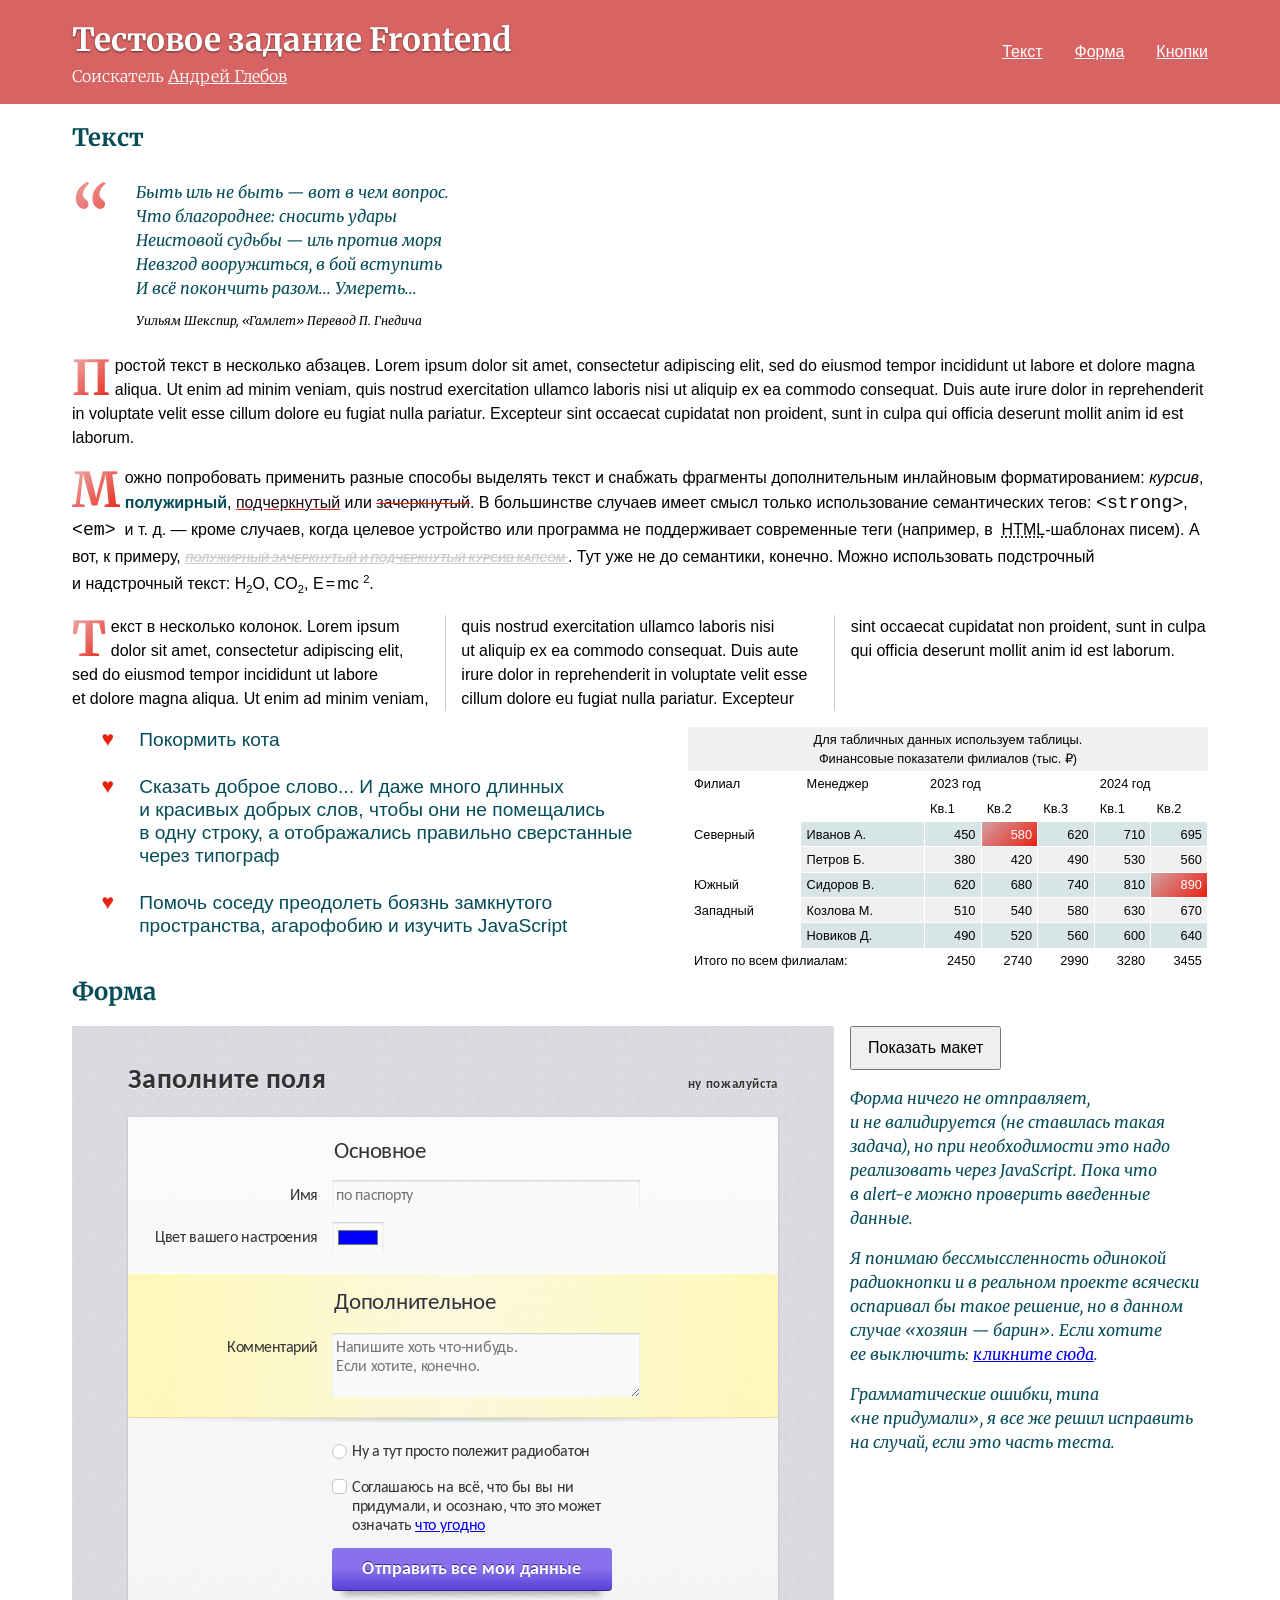
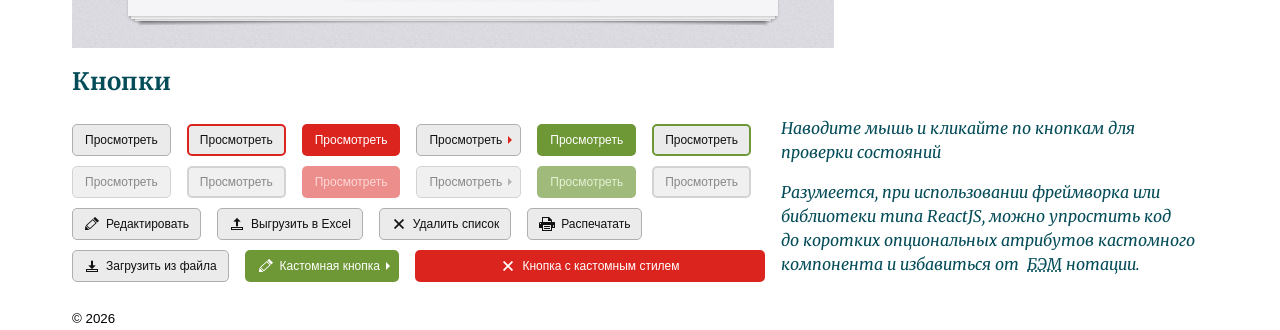
==== index.html @ 1562cdf7 "Первый коммит" ====
<!doctype html>
<html lang="ru">

<head>
  <meta charset="UTF-8" />
  <meta name="viewport" content="width=device-width, initial-scale=1.0, viewport-fit=cover" />
  <meta name="description"
    content="Тестовое задание на должность Веб-технолог/Frontend-разработчик в компанию ОФИСМАГ" />
  <meta name="theme-color" content="#ffffff" />

  <!-- Preconnect для улучшения загрузки внешних ресурсов -->
  <link rel="preconnect" href="https://fonts.googleapis.com" />
  <link rel="preconnect" href="https://fonts.gstatic.com" crossorigin />

  <link
    href="https://fonts.googleapis.com/css2?family=Merriweather:wght@100;400;700&family=Merriweather:ital,wght@0,100;0,400;0,700;1,100;1,400;1,700&display=swap"
    rel="stylesheet" />
  <link href="https://fonts.googleapis.com/css2?family=Carlito:wght@100;400;700&display=swap" rel="stylesheet" />
  <!-- <link rel="stylesheet" href="https://cdnjs.cloudflare.com/ajax/libs/font-awesome/6.5.1/css/all.min.css"> -->

  <title>Тестовое задание Frontend</title>

  <link rel="stylesheet" href="style.css" />

  <link rel="shortcut icon" type="image/x-icon" href="https://www.officemag.ru/favicon.ico" />
</head>

<body>
  <header class="header">
    <div class="container header__content">
      <hgroup>
        <h1>Тестовое задание Frontend</h1>
        <p>
          Соискатель
          <a class="nav__link" href="https://hh.ru/resume/7c4e6de3ff07d7c2230039ed1f515676377575" target="_blank">
            Андрей Глебов
          </a>
        </p>
      </hgroup>
      <nav class="nav">
        <button class="nav__toggle" aria-label="Меню" aria-expanded="false">
          <span></span>
          <span></span>
          <span></span>
        </button>
        <ul class="nav__list">
          <li><a href="#text" class="nav__link">Текст</a></li>
          <li><a href="#form" class="nav__link">Форма</a></li>
          <li><a href="#buttons" class="nav__link">Кнопки</a></li>
        </ul>
      </nav>
    </div>
  </header>

  <main class="main">
    <section id="text">
      <div class="container">
        <h2>Текст</h2>
        <blockquote class="quote" cite="https://ru.wikiquote.org/wiki/Быть_или_не_быть">
          <pre>
Быть иль не&nbsp;быть&nbsp;&mdash; вот в&nbsp;чем вопрос.
Что благороднее: сносить удары
Неистовой судьбы&nbsp;&mdash; иль против моря
Невзгод вооружиться, в&nbsp;бой вступить
И&nbsp;всё покончить разом... Умереть...</pre>
          <footer>
            Уильям Шекспир,
            <cite>&laquo;Гамлет&raquo;</cite>
            Перевод П.&nbsp;Гнедича
          </footer>
        </blockquote>
        <p class="dropcap">
          Простой текст в&nbsp;несколько абзацев. Lorem ipsum dolor sit amet,
          consectetur adipiscing elit, sed do&nbsp;eiusmod tempor incididunt
          ut&nbsp;labore et&nbsp;dolore magna aliqua. Ut&nbsp;enim
          ad&nbsp;minim veniam, quis nostrud exercitation ullamco laboris nisi
          ut&nbsp;aliquip ex&nbsp;ea&nbsp;commodo consequat. Duis aute irure
          dolor in&nbsp;reprehenderit in&nbsp;voluptate velit esse cillum
          dolore eu&nbsp;fugiat nulla pariatur. Excepteur sint occaecat
          cupidatat non proident, sunt in&nbsp;culpa qui officia deserunt
          mollit anim id&nbsp;est laborum.
        </p>
        <p class="dropcap">
          Можно попробовать применить разные способы выделять текст
          и&nbsp;снабжать фрагменты дополнительным инлайновым форматированием: <em>курсив</em>,
          <strong>полужирный</strong>, <ins><span>подчеркнутый</span></ins> или
          <del><span>зачеркнутый</span></del>. В&nbsp;большинстве случаев имеет смысл только использование
          семантических тегов: <code>&lt;strong&gt;</code>, <code>&lt;em&gt;</code>
          &nbsp;и&nbsp;т.&nbsp;д. &mdash;&nbsp;кроме случаев, когда целевое
          устройство или программа не&nbsp;поддерживает современные теги
          (например, в&nbsp; <abbr title="HyperText Markup Language">HTML</abbr>-шаблонах писем). А вот, к примеру,
          <span class="weird">
            полужирный зачеркнутый и&nbsp;подчеркнутый курсив капсом
          </span>. Тут уже не до семантики, конечно. Можно использовать подстрочный и&nbsp;надстрочный текст:
          H<sub><small>2</small></sub>O, CO<sub><small>2</small></sub>,
          <span class="spin">E&#8239;=&#8239;mc <sup><small>2</small></sup></span>.
        </p>
        <p class="dropcap multi-column">
          Текст в&nbsp;несколько колонок. Lorem ipsum dolor sit amet,
          consectetur adipiscing elit, sed do&nbsp;eiusmod tempor incididunt
          ut&nbsp;labore et&nbsp;dolore magna aliqua. Ut&nbsp;enim
          ad&nbsp;minim veniam, quis nostrud exercitation ullamco laboris nisi
          ut&nbsp;aliquip ex&nbsp;ea&nbsp;commodo consequat. Duis aute irure
          dolor in&nbsp;reprehenderit in&nbsp;voluptate velit esse cillum
          dolore eu&nbsp;fugiat nulla pariatur. Excepteur sint occaecat
          cupidatat non proident, sunt in&nbsp;culpa qui officia deserunt
          mollit anim id&nbsp;est laborum.
        </p>
        <div class="lists">
          <ul class="lists__list">
            <li>Покормить кота</li>
            <li>
              Сказать доброе слово... И&nbsp;даже много длинных
              и&nbsp;красивых добрых слов, чтобы они не&nbsp;помещались
              в&nbsp;одну строку, а&nbsp;отображались правильно сверстанные
              через типограф
            </li>
            <li>
              Помочь соседу преодолеть боязнь замкнутого пространства,
              агарофобию и&nbsp;изучить JavaScript
            </li>
          </ul>

          <table class="lists__table">
            <caption>
              Для табличных данных используем таблицы.
              <br />
              Финансовые показатели филиалов (тыс.&nbsp;₽)
            </caption>
            <thead>
              <tr>
                <th rowspan="2">Филиал</th>
                <th rowspan="2">Менеджер</th>
                <th colspan="3">2023 год</th>
                <th colspan="2">2024 год</th>
              </tr>
              <tr>
                <th>Кв.1</th>
                <th>Кв.2</th>
                <th>Кв.3</th>
                <th>Кв.1</th>
                <th>Кв.2</th>
              </tr>
            </thead>
            <tbody>
              <tr>
                <th rowspan="2">Северный</th>
                <td>Иванов А.</td>
                <td>450</td>
                <td class="highlight">580</td>
                <td>620</td>
                <td>710</td>
                <td>695</td>
              </tr>
              <tr>
                <td>Петров Б.</td>
                <td>380</td>
                <td>420</td>
                <td>490</td>
                <td>530</td>
                <td>560</td>
              </tr>
              <tr>
                <th>Южный</th>
                <td>Сидоров В.</td>
                <td>620</td>
                <td>680</td>
                <td>740</td>
                <td>810</td>
                <td class="highlight">890</td>
              </tr>
              <tr>
                <th rowspan="2">Западный</th>
                <td>Козлова М.</td>
                <td>510</td>
                <td>540</td>
                <td>580</td>
                <td>630</td>
                <td>670</td>
              </tr>
              <tr>
                <td>Новиков Д.</td>
                <td>490</td>
                <td>520</td>
                <td>560</td>
                <td>600</td>
                <td>640</td>
              </tr>
            </tbody>
            <tfoot>
              <tr>
                <td colspan="2">Итого по&nbsp;всем филиалам:</td>
                <td>2450</td>
                <td>2740</td>
                <td>2990</td>
                <td>3280</td>
                <td>3455</td>
              </tr>
            </tfoot>
          </table>
        </div>
      </div>
    </section>

    <section id="form">
      <div class="container">
        <h2>Форма</h2>
        <div class="with_comment">
          <form id="myForm" class="form">
            <img id="form__img" src="form.png" alt="Макет для проверки" width="766" height="654" />
            <div class="form__caption">
              <h3 class="form__caption--title">Заполните поля</h3>
              <strong>ну пожалуйста</strong>
            </div>
            <div class="form__section form__section--outer-shadow">
              <h4 class="form__section--caption">Основное</h4>
              <div class="form__field">
                <label class="form__field--lbl" for="name">Имя</label>
                <input class="form__field__input--txt" name="name" id="name" type="text" placeholder="по паспорту" />
              </div>
              <div class="form__field--center">
                <label class="form__field--lbl" for="moodColor">
                  Цвет вашего настроения
                </label>
                <input class="form__field__input--color" name="moodColor" id="moodColor" type="color" value="#0000ff" />
              </div>
              <div class="form__section--inner form__section--shadow">
                <h4 class="form__section--caption">Дополнительное</h4>
                <div class="form__field">
                  <label class="form__field--lbl" for="comment">
                    Комментарий
                  </label>
                  <textarea class="form__field__input--txt" name="comment" id="comment" type="color"
                    placeholder="Напишите хоть что-нибудь. &#10;Если хотите, конечно."></textarea>
                </div>
              </div>
              <div class="form__field form__field--radio">
                <input name="justRadio" id="justRadio" type="radio" />
                <label class="form__field--lbl" for="justRadio">
                  Ну&nbsp;а&nbsp;тут просто полежит радиобатон
                </label>
              </div>
              <div class="form__field form__field--checkbox">
                <input name="agreement" id="agreement" type="checkbox" />
                <label class="form__field--lbl" for="agreement">
                  <span>
                    Соглашаюсь на&nbsp;всё, что&nbsp;бы вы ни придумали,
                    и&nbsp;осознаю, что это может означать
                    <a class="form--link" href="#" onclick="event.preventDefault(); alert('To be done soon');">что
                      угодно</a>
                  </span>
                </label>
              </div>
              <button class="form__section--submit" type="submit">
                Отправить все мои данные
              </button>
            </div>
          </form>
          <div class="comments">
            <p>
              <button id="form__img_toggler">Показать макет</button>
              <button id="form__img_transparency">Непрозрачность</button>
            </p>
            <p class="comments__comment">
              Форма ничего не&nbsp;отправляет, и&nbsp;не&nbsp;валидируется
              (не&nbsp;ставилась такая задача), но&nbsp;при необходимости это
              надо реализовать через JavaScript. Пока что в&nbsp;alert-е можно
              проверить введенные данные.
            </p>
            <p class="comments__comment">
              Я&nbsp;понимаю бессмыссленность одинокой радиокнопки
              и&nbsp;в&nbsp;реальном проекте всячески оспаривал&nbsp;бы такое
              решение, но&nbsp;в&nbsp;данном случае &laquo;хозяин&nbsp;&mdash;
              барин&raquo;. Если хотите ее&nbsp;выключить: <a href="#" id="justRadioCtrl">кликните сюда</a>.
            </p>
            <p class="comments__comment">
              Грамматические ошибки, типа &laquo;не&nbsp;придумали&raquo;,
              я&nbsp;все&nbsp;же решил исправить на&nbsp;случай, если это
              часть теста.
            </p>
          </div>
        </div>
      </div>
    </section>

    <section id="buttons">
      <div class="container">
        <h2>Кнопки</h2>
        <div class="with_comment">
          <div class="buttons">
            <button type="button" class="buttons__button">Просмотреть</button>
            <button type="button" class="buttons__button buttons__button--bordered buttons__button--danger">
              Просмотреть
            </button>
            <button type="button" class="buttons__button buttons__button--flat buttons__button--danger">
              Просмотреть
            </button>
            <button type="button" class="buttons__button buttons__button--arrowed buttons__button--arrowed--red">
              Просмотреть
            </button>
            <button type="button" class="buttons__button buttons__button--flat buttons__button--ok">
              Просмотреть
            </button>
            <button type="button" class="buttons__button buttons__button--bordered buttons__button--ok">
              Просмотреть
            </button>
            <button type="button" class="buttons__button" disabled aria-disabled="true">
              Просмотреть
            </button>
            <button type="button" class="buttons__button buttons__button--bordered buttons__button--danger" disabled
              aria-disabled="true">
              Просмотреть
            </button>
            <button type="button" class="buttons__button buttons__button--flat buttons__button--danger" disabled
              aria-disabled="true">
              Просмотреть
            </button>
            <button type="button" class="buttons__button buttons__button--arrowed buttons__button--arrowed--red"
              disabled aria-disabled="true">
              Просмотреть
            </button>
            <button type="button" class="buttons__button buttons__button--flat buttons__button--ok" disabled
              aria-disabled="true">
              Просмотреть
            </button>
            <button type="button" class="buttons__button buttons__button--bordered buttons__button--ok" disabled
              aria-disabled="true">
              Просмотреть
            </button>
            <button type="button" class="buttons__button buttons__button__icon buttons__button__icon--pencil">
              Редактировать
            </button>
            <button type="button" class="buttons__button buttons__button__icon buttons__button__icon--download">
              Выгрузить в Excel
            </button>
            <button type="button" class="buttons__button buttons__button__icon buttons__button__icon--delete">
              Удалить список
            </button>
            <button type="button" class="buttons__button buttons__button__icon buttons__button__icon--print">
              Распечатать
            </button>
            <button type="button" class="buttons__button buttons__button__icon buttons__button__icon--upload">
              Загрузить из файла
            </button>
            <button type="button"
              class="buttons__button buttons__button--arrowed buttons__button__icon buttons__button--flat buttons__button--ok buttons__button__icon--pencil">
              Кастомная кнопка
            </button>
            <button type="button"
              class="buttons__button buttons__button__icon buttons__button__icon--delete buttons__button--flat buttons__button--danger"
              style="flex-grow: 1">
              Кнопка с кастомным стилем
            </button>
          </div>
          <div class="comments">
            <p class="comments__comment">
              Наводите мышь и&nbsp;кликайте по&nbsp;кнопкам для проверки
              состояний
            </p>
            <p class="comments__comment">
              Разумеется, при использовании фреймворка или библиотеки типа
              ReactJS, можно упростить код до&nbsp;коротких опциональных
              атрибутов кастомного компонента и&nbsp;избавиться от&nbsp;
              <abbr title="Блок Элемент Модификатор">БЭМ</abbr>
              нотации.
            </p>
          </div>
        </div>
      </div>
    </section>
  </main>

  <footer class="footer">
    <div class="container">
      <small>&copy; 2026</small>
    </div>
  </footer>

  <script>
    const formImgCtrlBtn = document.getElementById("form__img_toggler");
    const formImgTransparencyBtn = document.getElementById(
      "form__img_transparency",
    );
    const formImg = document.getElementById("form__img");
    let isActive = false;
    let isTransparent = true;

    formImgCtrlBtn.addEventListener("click", () => {
      isActive = !isActive;

      if (isActive) {
        formImgCtrlBtn.textContent = "Убрать макет";
        formImgTransparencyBtn.style.display = "inline";
        formImgTransparencyBtn.textContent = isTransparent
          ? "Непрозрачность"
          : "Прозрачность";
        formImg.classList.add("active");
      } else {
        formImgCtrlBtn.textContent = "Показать макет";
        formImgTransparencyBtn.style.display = "none";
        formImg.classList.remove("active");
      }
    });

    formImgTransparencyBtn.addEventListener("click", () => {
      isTransparent = !isTransparent;

      if (isTransparent) {
        formImgTransparencyBtn.textContent = "Непрозрачность";
        formImg.classList.remove("opaque");
      } else {
        formImgTransparencyBtn.textContent = "Прозрачность";
        formImg.classList.add("opaque");
      }
    });

    const radioButton = document.getElementById('justRadio');
    const justRadioCtrl = document.getElementById("justRadioCtrl");
    justRadioCtrl.addEventListener("click", function (e) {
      if (radioButton && radioButton.type === "radio") {
        e.preventDefault();
        radioButton.checked = false;
      }
    });

    document
      .getElementById("myForm")
      .addEventListener("submit", function (e) {
        e.preventDefault();

        const formData = new FormData(this);
        const values = [];

        for (let [key, value] of formData.entries()) {
          values.push(`${key}: ${value}`);
        }

        alert("Значения полей формы:\n\n" + values.join("\n"));
      });
  </script>
</body>

</html>
---- style.css ----
/* General */

html,
body {
  --bg-primary: rgba(200, 33, 33, 0.7);
  --text-primary: #1b0e0c;
  --text-secondary: #044c58;
  --accent: #e82111;
  --title-font: "Merriweather", Georgia, "Times New Roman", serif;
  --font: Arial, Helvetica, sans-serif;
  --transition: all 0.5s linear;
  --lines: #ccc;
  --dropcap-gradient: linear-gradient(
    135deg,
    color-mix(in srgb, var(--bg-primary) 50%, transparent) 0,
    var(--accent) 100%
  );
  --even-bg: #f0f0f0;
  --odd-bg: #d8e5e7;
  height: 100%;
}

*,
*::before,
*::after {
  margin: 0;
  padding: 0;
  box-sizing: border-box;
}

html {
  font-size: 100%;
}

body {
  line-height: 1.5;
  -webkit-font-smoothing: antialiased;
  display: flex;
  flex-direction: column;
  padding: 0;
  margin: 0;
}

input,
button,
textarea,
select {
  font: inherit;
}

p,
h1,
h2,
h3,
h4,
h5,
h6 {
  overflow-wrap: break-word;
}

code {
  font-size: 1.4em;
}

h1,
h2,
h3 {
  color: var(--text-secondary);
  font-family: var(--title-font);
  font-weight: 700;
}

p,
div,
li {
  font-family: var(--font);
}

.with_comment {
  display: flex;
  gap: 1em;
}

.comments {
  padding-top: 1em;
}

.comments__comment {
  font-family: var(--title-font);
  color: var(--text-secondary);
  font-style: italic;
}

/* Texts */

.header {
  --text-primary: white;
  --text-secondary: white;
  position: sticky;
  top: 0;
  backdrop-filter: blur(10px);
  -webkit-backdrop-filter: blur(10px);
  z-index: 1000;
  margin-bottom: 1em;
  background-color: var(--bg-primary);
}

.header h1 {
  text-shadow: 0 1px 2px rgba(0, 0, 0, 0.6);
}

.header__content {
  color: var(--text-primary);
  display: flex;
  width: 100%;
  justify-content: space-between;
  position: relative;
  z-index: 2;
}

.container.header__content {
  padding-block: 1rem;
}

.container.header__content p {
  font-family: var(--title-font);
  font-weight: 100;
}

.nav {
  display: flex;
  justify-content: space-between;
  align-items: center;
  min-height: 70px;
}

.nav__list {
  display: flex;
  gap: 2rem;
  list-style: none;
}

.nav__link {
  color: var(--text-primary);
  text-decoration: underline;
  transition: var(--transition);
}

.nav__link:hover,
.nav__link.active {
  color: black;
}

.nav__toggle {
  display: none;
  flex-direction: column;
  gap: 5px;
  background: none;
  border: none;
  cursor: pointer;
}

.nav__toggle span {
  width: 25px;
  height: 3px;
  background-color: var(--text-primary);
  transition: var(--transition);
}

section {
  scroll-margin-top: 130px;
  scroll-behavior: smooth;
  -webkit-scroll-behavior: smooth;
}

.container {
  max-width: 1200px;
  margin: 0 auto;
  padding: 0 2rem;
}

.dropcap::first-letter {
  color: transparent;
  font-family: var(--title-font);
  font-size: 3em;
  font-weight: bold;
  float: left;
  line-height: 1;
  margin-right: 0.1em;
  background: var(--dropcap-gradient);
  background-clip: text;
  text-fill-color: transparent;
  -webkit-text-fill-color: transparent;
}

.weird {
  color: var(--lines);
  font-variant: all-small-caps;
  font-style: italic;
  text-decoration: underline line-through;
  font-weight: bold;
}

.spin {
  white-space: nowrap;
  display: inline-block;
  animation: spin 2s linear infinite;
}

.spin:hover {
  animation: none;
}

@keyframes spin {
  from {
    transform: rotate(0deg);
  }
  to {
    transform: rotate(360deg);
  }
}

.main {
  flex-grow: 1;
}

.main p {
  margin-bottom: 1rem;
}

.multi-column {
  column-count: 3;
  column-gap: 2em;
  column-rule: 1px solid var(--lines);
}

ins,
del {
  color: var(--accent);
}

ins span,
del span {
  color: var(--text-primary);
}

strong {
  color: var(--text-secondary);
}

.quote {
  padding-left: 4em;
  margin-block: 1.5em;
  position: relative;
}

.quote,
.quote pre {
  font-family: var(--title-font);
  font-style: italic;
}

.quote pre {
  color: var(--text-secondary);
}

.quote footer {
  margin-top: 1em;
  font-size: 75%;
}

.quote::before {
  color: transparent;
  content: "\201C";
  display: block;
  font-size: 5em;
  font-weight: 700;
  position: absolute;
  left: 0;
  top: -0.25em;
  font-style: normal;
  background: var(--dropcap-gradient);
  background-clip: text;
  text-fill-color: transparent;
  -webkit-text-fill-color: transparent;
}

.lists {
  display: flex;
}

.lists__list,
.lists__table {
  width: 100%;
  max-width: 50%;
  margin-left: 3em;
}

.lists__list li {
  padding-left: 1em;
  color: var(--text-secondary);
  font-size: 1.2em;
  line-height: 1.2em;
  margin-bottom: 1.2em;
}

.lists__list li::marker {
  content: "♥ ";
  color: var(--accent);
  font-size: 1.1em;
}

.lists__table {
  border-collapse: separate;
  border-spacing: 1px;
}

.lists__table td,
.lists__table caption,
.lists__table th {
  text-align: left;
  vertical-align: top;
  font-weight: normal;
  font-size: 80%;
  padding: 0.2em 0.4em;
}

.lists__table caption {
  text-align: center;
}

.lists__table tbody td:not(:first-of-type),
.lists__table tfoot td:not(:first-of-type) {
  text-align: right;
}

.lists__table tbody tr:nth-child(even) td,
.lists__table caption {
  background-color: var(--even-bg);
}

.lists__table tbody tr:nth-child(odd) td {
  background-color: var(--odd-bg);
}

.lists__table tbody tr td.highlight {
  background-image: var(--dropcap-gradient);
  color: white;
}

/* Form */

.form {
  --title-font: "Segoe UI", Calibri, Carlito, Candara, Optima, sans-serif;
  --font: Calibri, "Segoe UI", Carlito, Candara, Optima, sans-serif;
  --text-primary: #333333;
  --text-secondary: var(--text-primary);
  --left-column-width: 188px;
  --form-secondary-color: #fff59f;
  --input-bg-color: #fafaf8;
  --input-inner-shadow: inset 0 1px 2px #ccc;
  --input-min-width: 308px;
  margin: 1em 0;
  padding: 32px 56px;
  position: relative;
  background-image: url("[data-uri]");
}

#form__img {
  position: absolute;
  opacity: 0.5;
  top: 0;
  left: 0;
  display: none;
  opacity: 0.5;
  z-index: 100;
}

#form__img.active {
  display: block;
}

#form__img.opaque {
  opacity: 1;
}

#form__img_toggler,
#form__img_transparency {
  padding: 0.5em 1em;
}

#form__img_transparency {
  display: none;
}

.form__caption {
  display: flex;
  justify-content: space-between;
  align-items: baseline;
  text-shadow: 0 1px 0 white;
  margin-bottom: 18px;
}

.form__caption strong {
  font-family: var(--title-font);
  font-size: 0.8em;
  letter-spacing: 0.05em;
}

.form__caption--title {
  font-size: 1.72em;
  letter-spacing: 0.01em;
}

.form__section {
  color: var(--text-primary);
  display: flex;
  flex-direction: column;
  background-image: linear-gradient(
    180deg,
    rgba(255, 255, 255, 0.9) 0,
    rgba(255, 255, 255, 0.72) 100%
  );
  padding: 16px 16px 25px 16px;
  min-width: 650px;
  box-shadow: 0px 1px 2px rgba(0, 0, 0, 0.2);
}

.form--link,
.form--link:active,
.form--link:visited {
  color: #0000ee;
}

.form__section--caption {
  margin-left: var(--left-column-width);
  padding-left: 2px;
  font-weight: 500;
  font-size: 1.45em;
  letter-spacing: -0.02em;
  margin-bottom: 12px;
  text-shadow: 0 1px 0 white;
}

.form__section--inner {
  background-image: linear-gradient(
    90deg,
    rgba(255, 248, 185, 1) 0,
    rgba(255, 248, 185, 0.45) 50%,
    rgba(255, 248, 185, 1) 100%
  );
  margin-inline: -16px;
  margin-block: 8px 20px;
  padding: 10px 16px 9px;
  border-top: white 1px solid;
}

.form__section--inner .form__field--lbl {
  transform: translateY(-1px);
  letter-spacing: -0.03em;
}

.form__section--inner .form__section--caption {
  letter-spacing: -0.01em;
  margin-bottom: 14px;
}

.form__field,
.form__field--center {
  display: flex;
  align-items: baseline;
  margin-bottom: 12px;
}

.form__field--center {
  align-items: center;
}

.form__field--lbl {
  width: var(--left-column-width);
  text-align: right;
  padding: 1px 14px 1px 0;
  letter-spacing: -0.02em;
}

.form__field__input--txt {
  min-width: var(--input-min-width);
  border: none;
  background-color: var(--input-bg-color);
  box-shadow: var(--input-inner-shadow);
  line-height: 28px;
  padding: 1px 4px;
}

.form__field__input--color {
  border: none;
  background-color: var(--input-bg-color);
  box-shadow: var(--input-inner-shadow);
  padding: 4px 4px;
  height: 31px;
  width: 52px;
}

textarea.form__field__input--txt {
  min-height: 64px;
}

.form__field__input--txt::placeholder {
  letter-spacing: -0.016em;
  color: #757575;
}

textarea.form__field__input--txt::placeholder {
  padding-top: 3px;
  line-height: normal;
}

.form__field--radio,
.form__field--checkbox {
  --input-min-width: 300px;
  margin-left: var(--left-column-width);
  display: flex;
  align-items: flex-start;
  gap: 5px;
  line-height: normal;
  margin-block: 2px 13px;
}

.form__field--radio .form__field--lbl,
.form__field--checkbox .form__field--lbl {
  min-width: var(--input-min-width);
  text-align: left;
}

.form__field--checkbox input[type="checkbox"],
.form__field--radio input[type="radio"] {
  --input-checked-border-color: #e8df92;
  --input-bg-color: #fffacf;
  --input-check-color: #843a8c;
  appearance: none;
  -webkit-appearance: none;
  width: 15px;
  height: 15px;
  border: 1px solid #c6c6c6;
  border-radius: 4px;
  background: white;
  transition: all 0.2s;
  position: relative;
  margin-top: 3px;
}

.form__field--checkbox input[type="checkbox"]:checked {
  border-color: var(--input-checked-border-color);
  background-color: var(--input-bg-color);
}

.form__field--checkbox input[type="checkbox"]:checked::after {
  content: "";
  position: absolute;
  left: 4px;
  top: 0px;
  width: 6px;
  height: 10px;
  border: solid var(--input-check-color);
  border-width: 0 2px 2px 0;
  transform: rotate(45deg) skewX(10deg);
}

.form__field--checkbox input[type="checkbox"]:hover {
  border-color: var(--input-checked-border-color);
}

.form__field--radio input[type="radio"] {
  margin-top: 4px;
  border-radius: 50%;
}

.form__field--radio input[type="radio"]:checked {
  border-color: var(--input-checked-border-color);
  background-color: var(--input-check-color);
  box-shadow: inset 0 0 0 3px var(--input-bg-color);
}

.form__field--radio input[type="radio"]:hover {
  border-color: var(--input-checked-border-color);
}

.form__section--submit {
  color: white;
  font-family: var(--title-font);
  font-weight: 700;
  font-size: 1.12em;
  letter-spacing: 0.01em;
  height: 43px;
  width: 0;
  min-width: 280px;
  margin-left: var(--left-column-width);
  background-image: linear-gradient(
    180deg,
    #886feb 0,
    #886feb 50%,
    #5841d8 100%
  );
  border: solid 1px #32228a;
  border-width: 0 0 1px 0;
  border-radius: 4px;
  text-shadow: 0 -1px 0 #32228a;
  box-shadow: 0 15px 7px -11px rgba(0, 0, 0, 0.3);
  cursor: pointer;
  transition: all 0.1s;
  padding-top: 0;
  padding-bottom: 0;
}

.form__section--submit:hover {
  background-image: linear-gradient(
    180deg,
    #9c83ff 0,
    #9f87ff 50%,
    #7e68ff 100%
  );
  padding-top: 0;
  padding-bottom: 2px;
}

.form__section--submit:active {
  background-image: linear-gradient(
    180deg,
    #6c56c5 0,
    #634dbb 50%,
    #38279c 100%
  );
  padding-top: 2px;
  padding-bottom: 0;
}

.form__section--shadow {
  position: relative;
}

.form__section--shadow::before {
  content: "";
  position: absolute;
  bottom: 0;
  left: 0;
  width: 100%;
  height: 1px;
  background: linear-gradient(90deg, #e5deac 0%, #e5e1bf 50%, #e5deac 100%);
}

.form__section--shadow::after {
  content: "";
  position: absolute;
  bottom: -5px;
  left: 0;
  width: 100%;
  height: 5px;
  background: radial-gradient(
    ellipse at top,
    rgba(0, 0, 0, 0.18) 0%,
    transparent 75%
  );
}

.form__section--outer-shadow {
  --corner-bg-pic: url([data-uri]);
  --shadow-bg-pic: url([data-uri]);
  position: relative;
}

.form__section--outer-shadow::before {
  content: "";
  position: absolute;
  bottom: -10px;
  left: 0;
  width: 100%;
  height: 10px;
  background-image: var(--corner-bg-pic), var(--shadow-bg-pic);
  background-repeat: no-repeat, no-repeat;
  background-position:
    0,
    14px top;
  background-size:
    auto,
    calc(50% - 14px) 9px;
  transform: scaleX(-1);
  z-index: 20;
}

.form__section--outer-shadow::after {
  content: "";
  position: absolute;
  bottom: -10px;
  left: 0;
  width: 100%;
  height: 10px;
  background-image: var(--corner-bg-pic), var(--shadow-bg-pic);
  background-repeat: no-repeat, no-repeat;
  background-position:
    0,
    14px top;
  background-size:
    auto,
    calc(50% - 14px) 9px;
  z-index: 10;
}

/* Buttons */

.buttons {
  --button-label-color: #111111;
  --button-arrow-color: #111111;
  --button-bg-color: #ebebeb;
  --button-border-color: #afafaf;
  --button-danger-color: #dc241f;
  --button-danger-color-hover: #e83029;
  --button-bg-danger-color-active: #a9120c;
  --button-danger-color-active: #edc2c2;
  --button-bg-danger-color-disabled: #ec8e8b;
  --button-danger-color-disabled: #ffd8d7;
  --button-ok-color: #6e9735;
  --button-ok-color-hover: #85b444;
  --button-bg-ok-color-active: #5e822b;
  --button-ok-color-active: #e1f0cd;
  --button-bg-ok-color-disabled: #9fba7b;
  --button-ok-color-disabled: #e5f1d4;
  --icons-bg: url([data-uri]);
  display: flex;
  gap: 10px 16px;
  flex-wrap: wrap;
  max-width: 760px;
  margin: 1.5em 0;
}

.buttons__button {
  font-family: "ArialMT", Arial, "Liberation Sans", Arimo, sans-serif;
  display: inline-flex;
  align-items: center;
  justify-content: center;
  gap: 6px;
  color: var(--button-label-color, #111111);
  font-size: 12px;
  padding: 6px 12px;
  border: 1px solid;
  border-radius: 5px;
  border-color: var(--button-border-color, #afafaf);
  background-color: var(--button-bg-color, #ebebeb);
  cursor: pointer;
  text-align: left;
}

.buttons__button:hover {
  background-color: #f4f4f4;
}

.buttons__button:active {
  background-color: #e1e1e1;
  color: #4c4c4c;
}

.buttons__button:disabled {
  background-color: #e1e1e1;
  color: #888888;
  border-color: #d3d3d3;
  background-color: #f0f0f0;
  pointer-events: none;
}

.buttons__button--bordered {
  border-width: 2px;
  padding: 5px 11px;
}

.buttons__button--flat {
  border-width: 0;
  padding: 7px 13px;
}

.buttons__button--danger {
  border-color: var(--button-danger-color);
}

.buttons__button--flat.buttons__button--danger {
  background-color: var(--button-danger-color);
  color: white;
}

.buttons__button--flat.buttons__button--danger:hover {
  background-color: var(--button-danger-color-hover);
}

.buttons__button--flat.buttons__button--danger:active {
  background-color: var(--button-bg-danger-color-active);
  color: var(--button-danger-color-active);
}

.buttons__button--flat.buttons__button--danger:disabled {
  background-color: var(--button-bg-danger-color-disabled);
  color: var(--button-danger-color-disabled);
}

.buttons__button--ok {
  border-color: var(--button-ok-color);
}

.buttons__button--flat.buttons__button--ok {
  background-color: var(--button-ok-color);
  color: white;
}

.buttons__button--flat.buttons__button--ok:hover {
  background-color: var(--button-ok-color-hover);
}

.buttons__button--flat.buttons__button--ok:active {
  background-color: var(--button-bg-ok-color-active);
  color: var(--button-ok-color-active);
}

.buttons__button--flat.buttons__button--ok:disabled {
  background-color: var(--button-bg-ok-color-disabled);
  color: var(--button-ok-color-disabled);
}

.buttons__button__icon {
  padding-inline: 11px;
}

.buttons__button--bordered.buttons__button__icon {
  padding-inline: 10px;
}

.buttons__button--flat.buttons__button__icon {
  padding-inline: 12px;
}

.buttons__button--arrowed {
  padding-inline: 12px 8px;
}

.buttons__button--arrowed.buttons__button--flat {
  padding-inline: 13px 9px;
}

.buttons__button--arrowed::after {
  content: "";
  display: inline-block;
  width: 0;
  height: 0;
  border-top: 4px solid transparent;
  border-bottom: 4px solid transparent;
  border-left: 4px solid var(--button-arrow-color, #111111);
  filter: drop-shadow(0 1px 0 white);
}

.buttons__button--arrowed:disabled::after {
  --button-arrow-color: #b6b6b6;
}

.buttons__button--arrowed--red::after {
  --button-arrow-color: #dc241f;
}

.buttons__button--arrowed--red:hover::after {
  --button-arrow-color: #dc241f;
}

.buttons__button--arrowed--red:active::after {
  --button-arrow-color: #a95e5c;
}

.buttons__button__icon::before {
  content: "";
  display: inline-block;
  width: 16px;
  height: 16px;
  min-width: 16px;
  background-image: var(--icons-bg);
  background-repeat: no-repeat;
}

.buttons__button__icon--pencil::before {
  background-position: 0 0;
}

.buttons__button__icon--download::before {
  background-position: -16px 0;
}

.buttons__button__icon--delete::before {
  background-position: -32px 0;
}

.buttons__button__icon--print::before {
  background-position: -48px 0;
}

.buttons__button__icon--upload::before {
  background-position: -64px 0;
}

.buttons__button__icon.buttons__button--flat.buttons__button--ok::before,
.buttons__button__icon.buttons__button--flat.buttons__button--danger::before,
.buttons__button__icon.buttons__button--flat.buttons__button--ok::after,
.buttons__button__icon.buttons__button--flat.buttons__button--danger::after {
  filter: brightness(0) invert(1);
}

.buttons__button__icon.buttons__button--flat.buttons__button--ok:active::before,
.buttons__button__icon.buttons__button--flat.buttons__button--danger:active::before,
.buttons__button__icon.buttons__button--flat.buttons__button--ok:active::after,
.buttons__button__icon.buttons__button--flat.buttons__button--danger:active::after {
  opacity: 0.7;
}
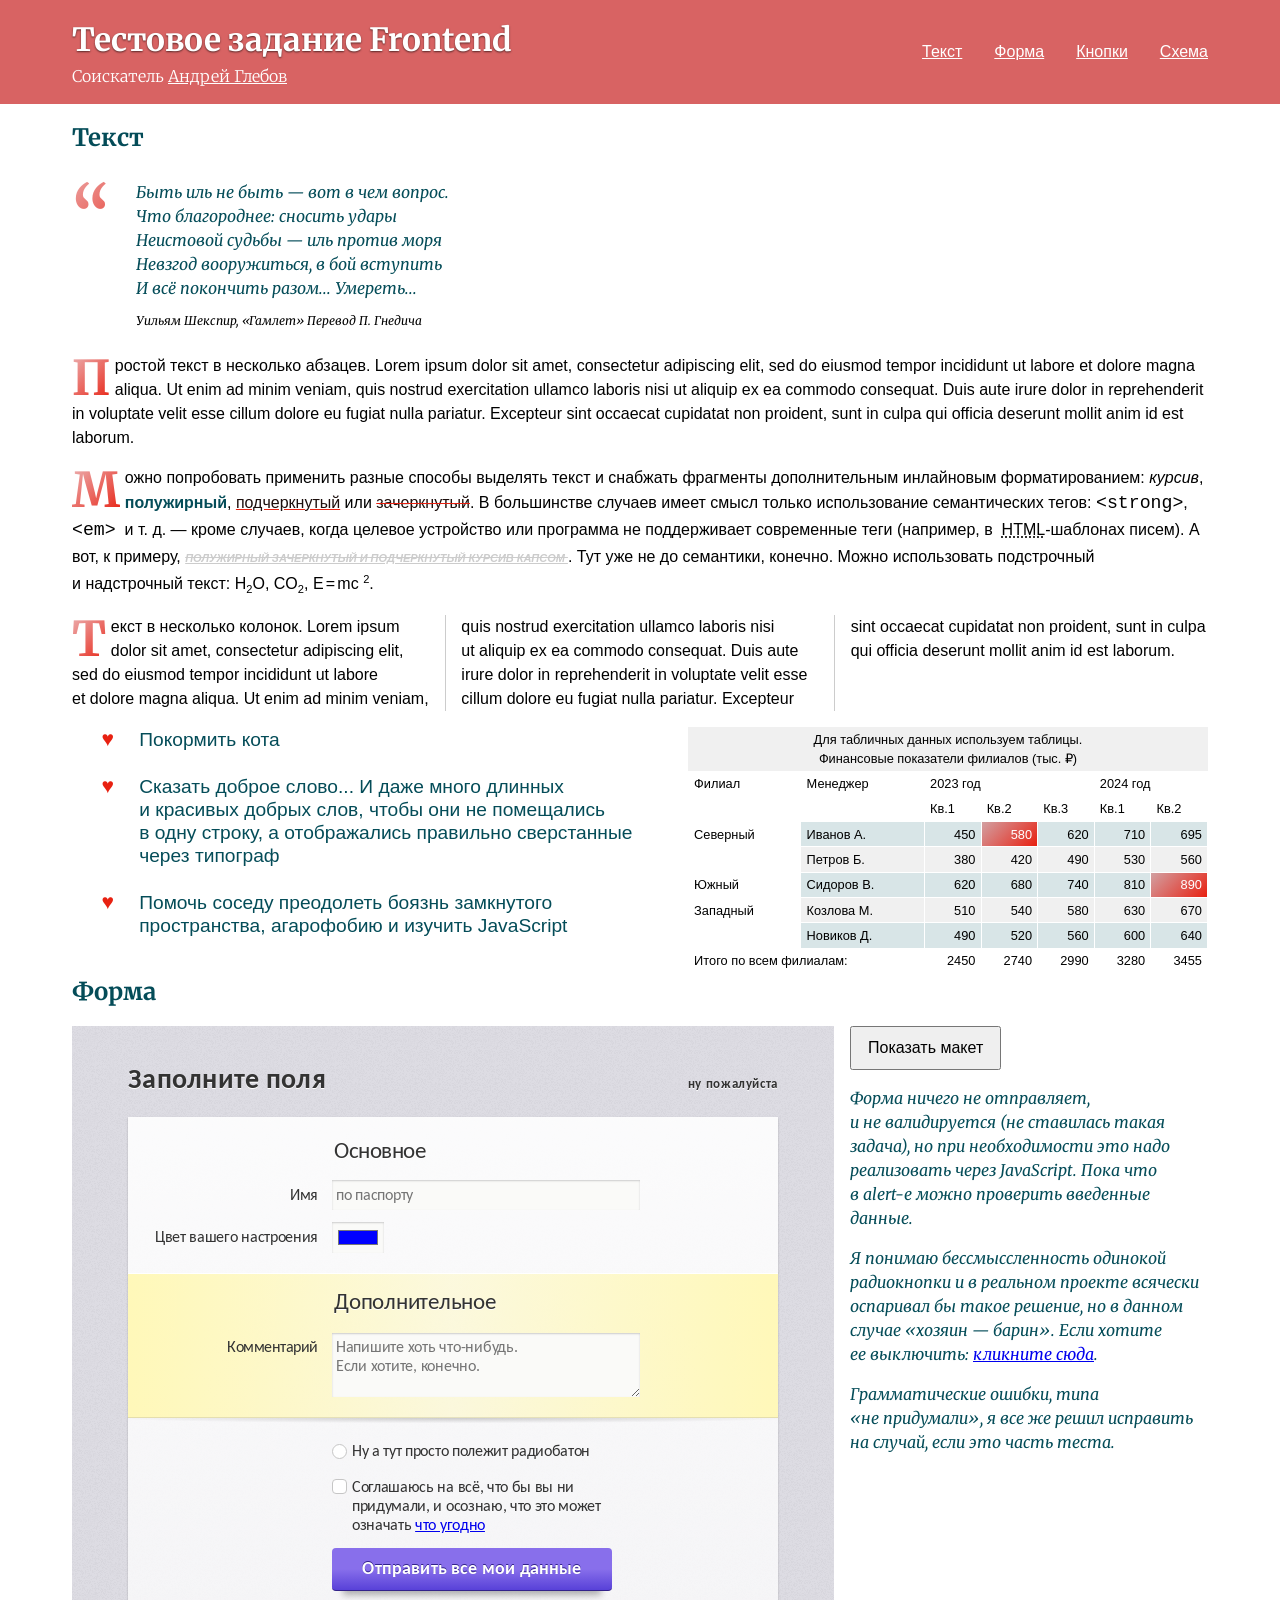
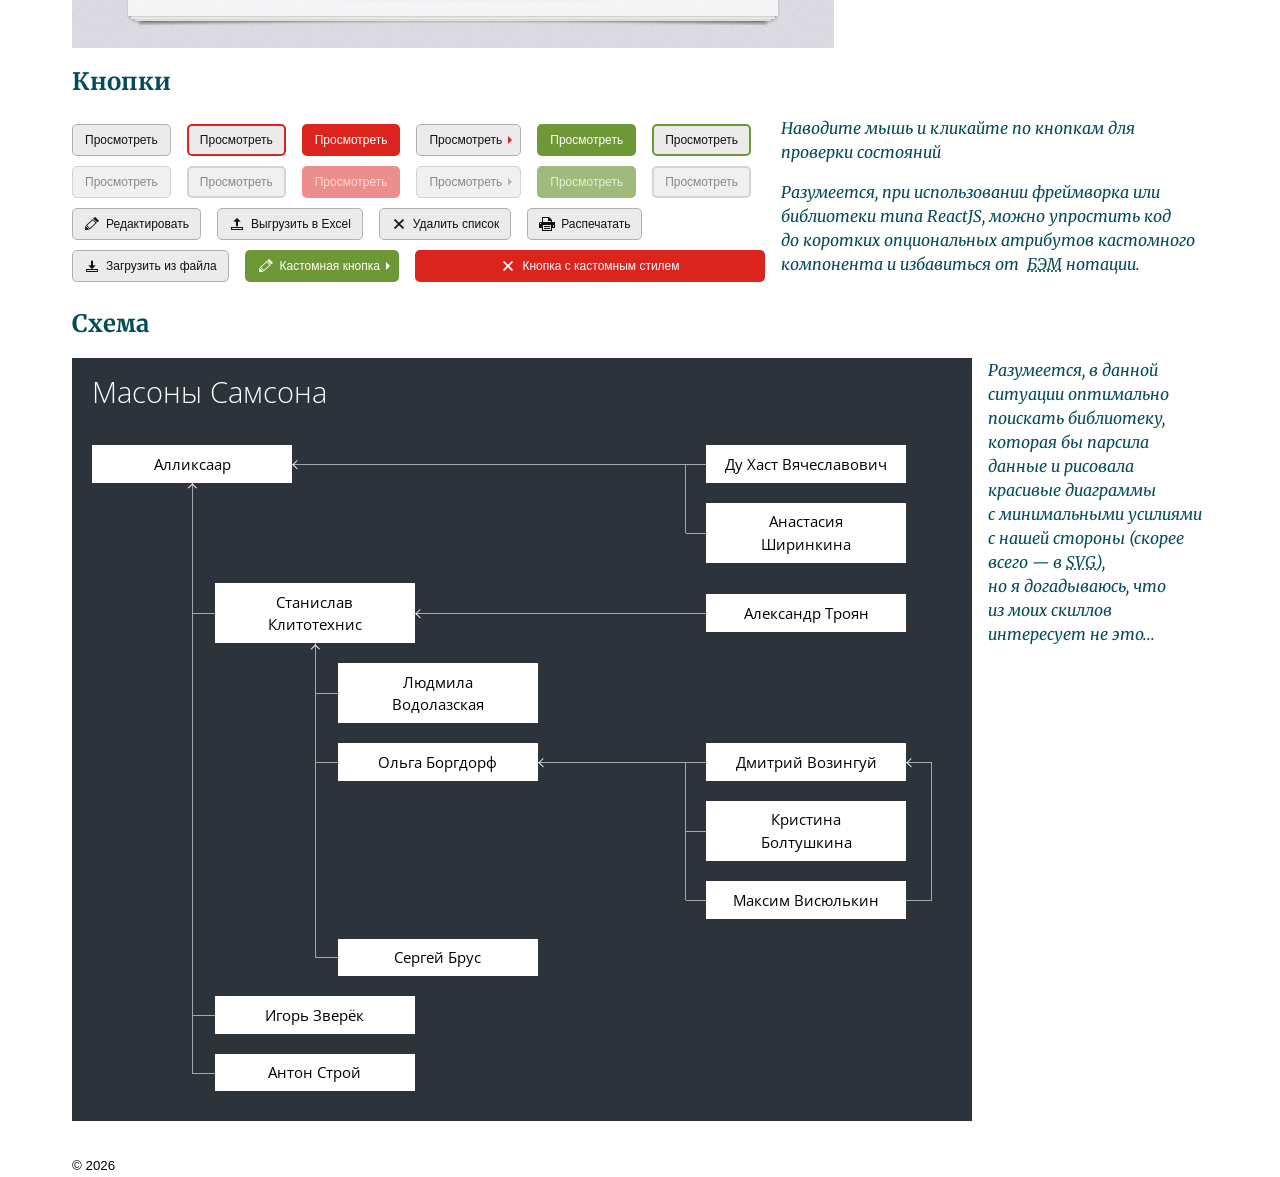
==== commit 739d5472: "Схема" ====
--- a/index.html
+++ b/index.html
@@ -13,10 +13,10 @@
   <link rel="preconnect" href="https://fonts.gstatic.com" crossorigin />
 
   <link
-    href="https://fonts.googleapis.com/css2?family=Merriweather:wght@100;400;700&family=Merriweather:ital,wght@0,100;0,400;0,700;1,100;1,400;1,700&display=swap"
+    href="https://fonts.googleapis.com/css2?family=Merriweather:ital,wght@0,100;0,400;0,700;1,100;1,400;1,700&display=swap"
     rel="stylesheet" />
   <link href="https://fonts.googleapis.com/css2?family=Carlito:wght@100;400;700&display=swap" rel="stylesheet" />
-  <!-- <link rel="stylesheet" href="https://cdnjs.cloudflare.com/ajax/libs/font-awesome/6.5.1/css/all.min.css"> -->
+  <link href="https://fonts.googleapis.com/css2?family=Open+Sans:ital,wght@0,100;0,400&display=swap" rel="stylesheet" />
 
   <title>Тестовое задание Frontend</title>
 
@@ -47,6 +47,7 @@
           <li><a href="#text" class="nav__link">Текст</a></li>
           <li><a href="#form" class="nav__link">Форма</a></li>
           <li><a href="#buttons" class="nav__link">Кнопки</a></li>
+          <li><a href="#scheme" class="nav__link">Схема</a></li>
         </ul>
       </nav>
     </div>
@@ -368,6 +369,95 @@
         </div>
       </div>
     </section>
+
+    <section id="scheme">
+      <div class="container">
+        <h2>Схема</h2>
+        <div class="with_comment">
+          <div class="scheme">
+            <h3 class="scheme__caption">Масоны Самсона</h3>
+            <div class="scheme__grid">
+              <div class="div1 scheme--down scheme--right">
+                <div class="scheme__item scheme__item--lvl1 scheme__item--arrow-r scheme__item--arrow-b">Алликсаар</div>
+              </div>
+              <div class="div2 scheme--down-r scheme--left-right"> </div>
+              <div class="div3">
+                <div class="scheme__item scheme__item--lvl4">Ду Хаст Вячеславович</div>
+              </div>
+              <div class="div4 scheme--up-down"> </div>
+              <div class="div5 scheme--right-r scheme--up-r"> </div>
+              <div class="div6">
+                <div class="scheme__item scheme__item--lvl4">Анастасия Ширинкина</div>
+              </div>
+              <div class="div7 scheme--up-down scheme--right"> </div>
+              <div class="div8 scheme--down scheme--right">
+                <div class="scheme__item scheme__item--lvl2 scheme__item--arrow-r scheme__item--arrow-b">Станислав
+                  Клитотехнис</div>
+              </div>
+              <div class="div9 scheme--left-right"> </div>
+              <div class="div10">
+                <div class="scheme__item scheme__item--lvl4">Александр Троян</div>
+              </div>
+              <div class="div11 scheme--up-down"> </div>
+              <div class="div12 scheme--up-down scheme--right"> </div>
+              <div class="div13">
+                <div class="scheme__item scheme__item--lvl3">Людмила Водолазская</div>
+              </div>
+              <div class="div14"> </div>
+              <div class="div15">
+
+              </div>
+              <div class="div16 scheme--up-down"> </div>
+              <div class="div17 scheme--up-down scheme--right"> </div>
+              <div class="div18 scheme--right">
+                <div class="scheme__item scheme__item--lvl3 scheme__item--arrow-r">Ольга Боргдорф</div>
+              </div>
+              <div class="div19 scheme--left-right scheme--down-r"> </div>
+              <div class="div20 scheme--down-r scheme--left-r">
+                <div class="scheme__item scheme__item--lvl4 scheme__item--arrow-r">Дмитрий Возингуй</div>
+              </div>
+              <div class="div21 scheme--up-down"> </div>
+              <div class="div22 scheme--up-down"> </div>
+              <div class="div23 scheme--right-r scheme--up-down-r"> </div>
+              <div class="div24 scheme--up-down-r">
+                <div class="scheme__item scheme__item--lvl4">Кристина Болтушкина</div>
+              </div>
+              <div class="div25 scheme--up-down"> </div>
+              <div class="div26 scheme--up-down"> </div>
+              <div class="div27 scheme--right-r scheme--up-r"> </div>
+              <div class="div28 scheme--up-r scheme--left-r">
+                <div class="scheme__item scheme__item--lvl4">Максим Висюлькин</div>
+              </div>
+              <div class="div29 scheme--up-down"> </div>
+              <div class="div30 scheme--up scheme--right"> </div>
+              <div class="div31">
+                <div class="scheme__item scheme__item--lvl3">Сергей Брус</div>
+              </div>
+              <div class="div32"> </div>
+              <div class="div33 scheme--up-down scheme--right"> </div>
+              <div class="div34">
+                <div class="scheme__item scheme__item--lvl2">Игорь Зверёк</div>
+              </div>
+              <div class="div35"> </div>
+              <div class="div36 scheme--up scheme--right"> </div>
+              <div class="div37">
+                <div class="scheme__item scheme__item--lvl2">Антон Строй</div>
+              </div>
+              <div class="div38"> </div>
+            </div>
+          </div>
+          <div class="comments">
+            <p class="comments__comment">
+              Разумеется, в&nbsp;данной ситуации оптимально поискать библиотеку, которая&nbsp;бы парсила данные
+              и&nbsp;рисовала красивые диаграммы с&nbsp;минимальными усилиями с&nbsp;нашей стороны (скорее
+              всего&nbsp;&mdash; в&nbsp;<abbr title="Scalable Vector Graphics">SVG</abbr>), но&nbsp;я&nbsp;догадываюсь,
+              что из&nbsp;моих скиллов интересует
+              не&nbsp;это...
+            </p>
+          </div>
+        </div>
+      </div>
+    </section>
   </main>
 
   <footer class="footer">
--- a/style.css
+++ b/style.css
@@ -116,6 +116,10 @@
   justify-content: space-between;
   position: relative;
   z-index: 2;
+}
+
+.footer {
+  margin-top: 2em;
 }
 
 .container.header__content {
@@ -912,3 +916,281 @@
 .buttons__button__icon.buttons__button--flat.buttons__button--danger:active::after {
   opacity: 0.7;
 }
+
+/* Scheme */
+
+.scheme {
+  --title-font: "Open Sans", Arial, Helvetica, sans-serif;
+  --font: "Open Sans", Arial, Helvetica, sans-serif;
+  --line-color: #a8a8a8;
+  --arrow-color: #efefef;
+  min-width: 900px;
+  background-color: #2d333b;
+  padding: 20px;
+  margin-top: 1em;
+}
+
+.scheme__grid {
+  display: grid;
+  grid-template-columns: repeat(7, 1fr);
+  grid-template-rows: repeat(10);
+  grid-column-gap: 0px;
+  grid-row-gap: 0px;
+}
+
+.scheme__grid > div {
+  display: flex;
+  align-items: center;
+  position: relative;
+  overflow: hidden;
+}
+
+.scheme__caption {
+  font-weight: 200;
+  font-size: 1.8em;
+  color: white;
+  line-height: 1em;
+  margin-bottom: 1em;
+}
+
+.scheme__item {
+  background-color: white;
+  color: black;
+  font-size: 0.94em;
+  padding: 0.5em 1.2em;
+  text-align: center;
+  width: 200px;
+  min-width: 200px;
+  position: relative;
+  margin-block: 10px;
+  z-index: 10;
+}
+
+.scheme__item--arrow-r::before,
+.scheme__item--arrow-b::after {
+  content: "";
+  transform: rotate(-45deg) translateX(0.5px);
+  transform-origin: 0 0;
+  background-color: transparent;
+  border: 1px solid;
+  border-color: var(--arrow-color) transparent transparent var(--arrow-color);
+  position: absolute;
+  width: 7px;
+  height: 7px;
+  top: 50%;
+  left: 100%;
+  margin: 0.5px 0.5px 0 0;
+}
+
+.scheme__item--arrow-b::after {
+  border-color: var(--arrow-color) transparent transparent var(--arrow-color);
+  top: 100%;
+  left: 50%;
+  transform: rotate(45deg) translateX(0.5px);
+}
+
+.scheme--down::after,
+.scheme--down::before,
+.scheme--down-r::after,
+.scheme--down-r::before,
+.scheme--up::after,
+.scheme--up::before,
+.scheme--up-r::after,
+.scheme--up-r::before,
+.scheme--right::after,
+.scheme--right::before,
+.scheme--right-r::after,
+.scheme--right-r::before,
+.scheme--left-r::after,
+.scheme--left-r::before,
+.scheme--left-right::after,
+.scheme--left-right::before,
+.scheme--up-down::after,
+.scheme--up-down::before,
+.scheme--up-down-r::after,
+.scheme--up-down-r::before {
+  content: "";
+  background-color: var(--line-color);
+  position: absolute;
+}
+
+.scheme--down::before,
+.scheme--down-r::before {
+  width: 1px;
+  height: 50%;
+  bottom: 0;
+  left: 100px;
+}
+
+.scheme--up::before,
+.scheme--up-r::before {
+  width: 1px;
+  height: 50%;
+  top: 0;
+  left: 100px;
+}
+
+.scheme--down-r::before,
+.scheme--up-r::before {
+  bottom: 0;
+  left: auto;
+  right: 20px;
+}
+
+.scheme--up-down::before,
+.scheme--up-down-r::before {
+  width: 1px;
+  height: 100%;
+  top: 0;
+  left: 100px;
+}
+
+.scheme--up-down-r::before {
+  left: auto;
+  right: 20px;
+}
+
+.scheme--right::after,
+.scheme--right-r::after,
+.scheme--left-r::after {
+  width: 100%;
+  height: 1px;
+  top: 50%;
+  left: 100px;
+}
+
+.scheme--right-r::after {
+  top: 50%;
+  left: calc(100% - 20px);
+  width: 20px;
+}
+
+.scheme--left-r::after {
+  top: 50%;
+  left: auto;
+  right: 20px;
+}
+
+.scheme--left-right::after {
+  width: 100%;
+  height: 1px;
+  top: 50%;
+  left: 0;
+}
+
+.scheme {
+  .div1 {
+    grid-area: 1 / 1 / 2 / 3;
+  }
+  .div2 {
+    grid-area: 1 / 3 / 2 / 6;
+  }
+  .div3 {
+    grid-area: 1 / 6 / 2 / 8;
+  }
+  .div4 {
+    grid-area: 2 / 1 / 3 / 2;
+  }
+  .div5 {
+    grid-area: 2 / 2 / 3 / 6;
+  }
+  .div6 {
+    grid-area: 2 / 6 / 3 / 8;
+  }
+  .div7 {
+    grid-area: 3 / 1 / 4 / 2;
+  }
+  .div8 {
+    grid-area: 3 / 2 / 4 / 4;
+  }
+  .div9 {
+    grid-area: 3 / 4 / 4 / 6;
+  }
+  .div10 {
+    grid-area: 3 / 6 / 4 / 8;
+  }
+  .div11 {
+    grid-area: 4 / 1 / 5 / 2;
+  }
+  .div12 {
+    grid-area: 4 / 2 / 5 / 3;
+  }
+  .div13 {
+    grid-area: 4 / 3 / 5 / 5;
+  }
+  .div14 {
+    grid-area: 4 / 5 / 5 / 6;
+  }
+  .div15 {
+    grid-area: 4 / 6 / 5 / 8;
+  }
+  .div16 {
+    grid-area: 5 / 1 / 6 / 2;
+  }
+  .div17 {
+    grid-area: 5 / 2 / 6 / 3;
+  }
+  .div18 {
+    grid-area: 5 / 3 / 6 / 5;
+  }
+  .div19 {
+    grid-area: 5 / 5 / 6 / 6;
+  }
+  .div20 {
+    grid-area: 5 / 6 / 6 / 8;
+  }
+  .div21 {
+    grid-area: 6 / 1 / 7 / 2;
+  }
+  .div22 {
+    grid-area: 6 / 2 / 7 / 3;
+  }
+  .div23 {
+    grid-area: 6 / 3 / 7 / 6;
+  }
+  .div24 {
+    grid-area: 6 / 6 / 7 / 8;
+  }
+  .div25 {
+    grid-area: 7 / 1 / 8 / 2;
+  }
+  .div26 {
+    grid-area: 7 / 2 / 8 / 3;
+  }
+  .div27 {
+    grid-area: 7 / 3 / 8 / 6;
+  }
+  .div28 {
+    grid-area: 7 / 6 / 8 / 8;
+  }
+  .div29 {
+    grid-area: 8 / 1 / 9 / 2;
+  }
+  .div30 {
+    grid-area: 8 / 2 / 9 / 3;
+  }
+  .div31 {
+    grid-area: 8 / 3 / 9 / 5;
+  }
+  .div32 {
+    grid-area: 8 / 5 / 9 / 8;
+  }
+  .div33 {
+    grid-area: 9 / 1 / 10 / 2;
+  }
+  .div34 {
+    grid-area: 9 / 2 / 10 / 4;
+  }
+  .div35 {
+    grid-area: 9 / 4 / 10 / 8;
+  }
+  .div36 {
+    grid-area: 10 / 1 / 11 / 2;
+  }
+  .div37 {
+    grid-area: 10 / 2 / 11 / 4;
+  }
+  .div38 {
+    grid-area: 10 / 4 / 11 / 8;
+  }
+}
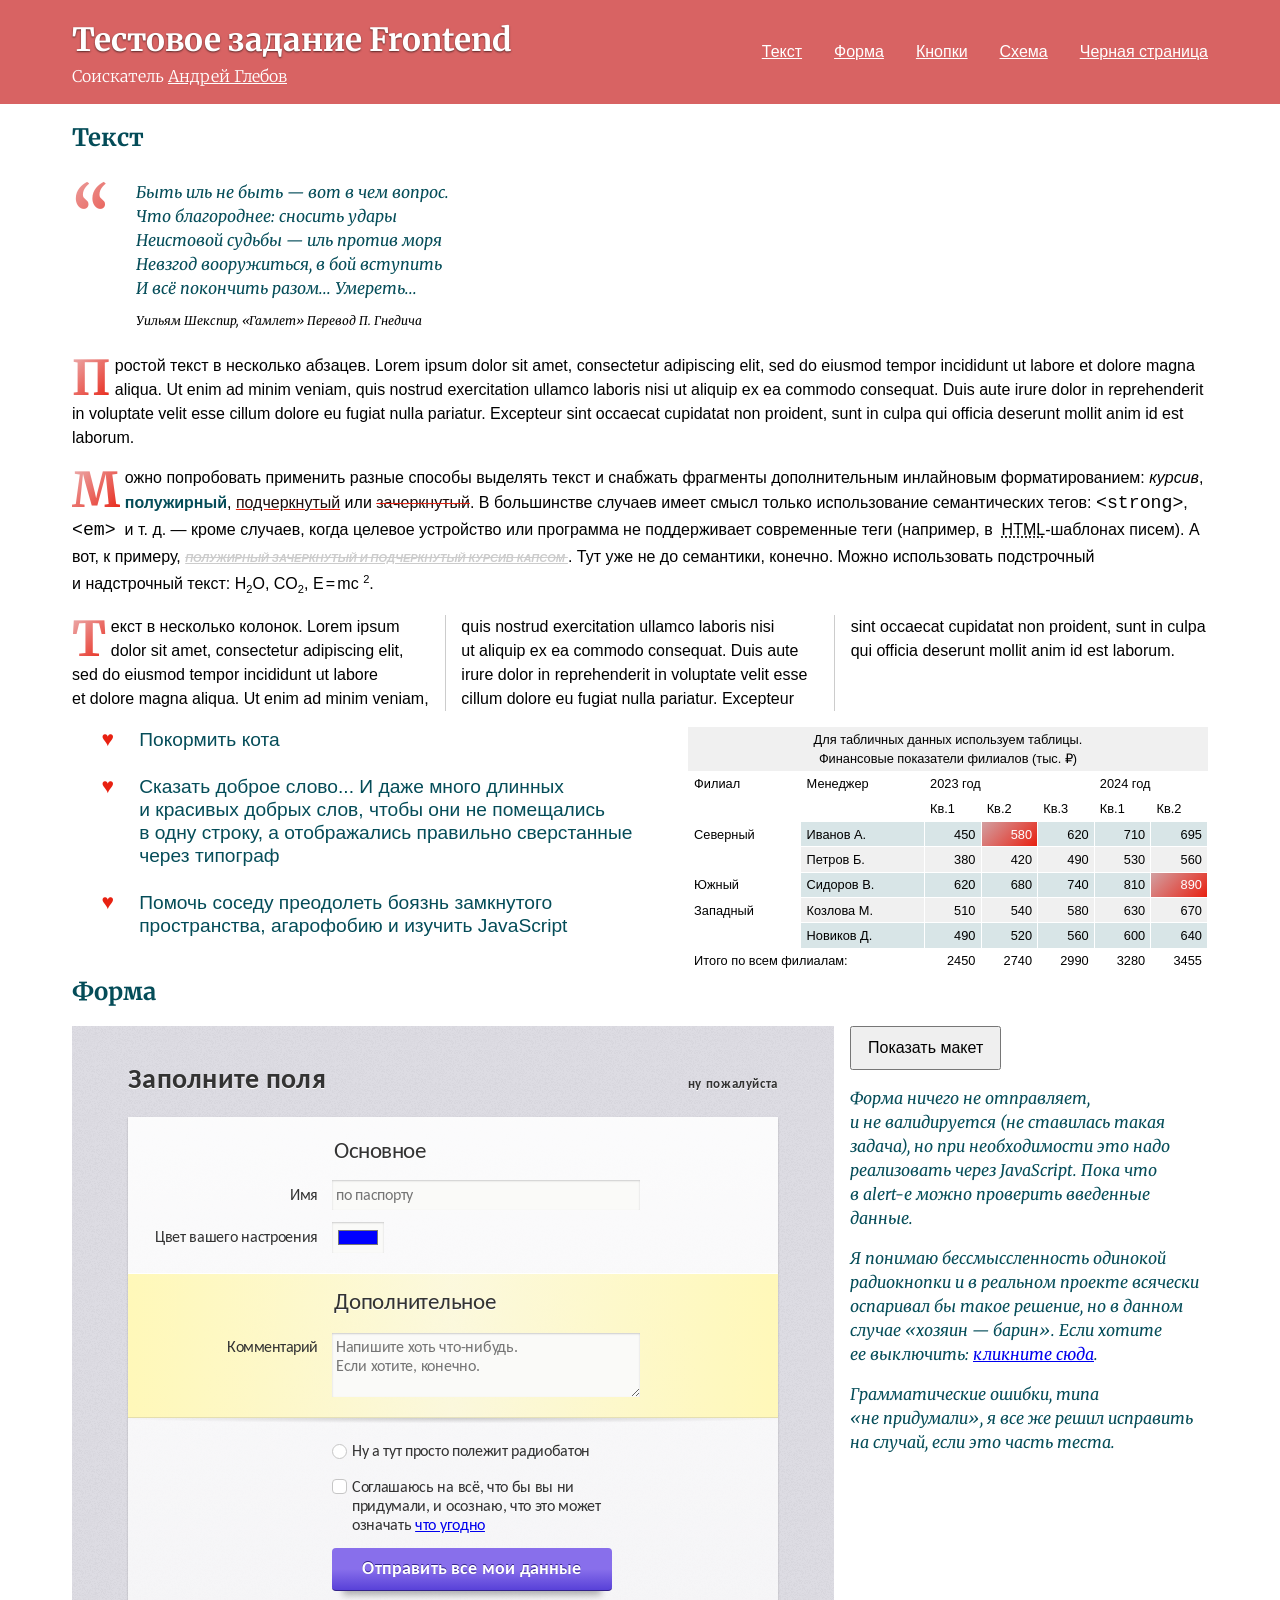
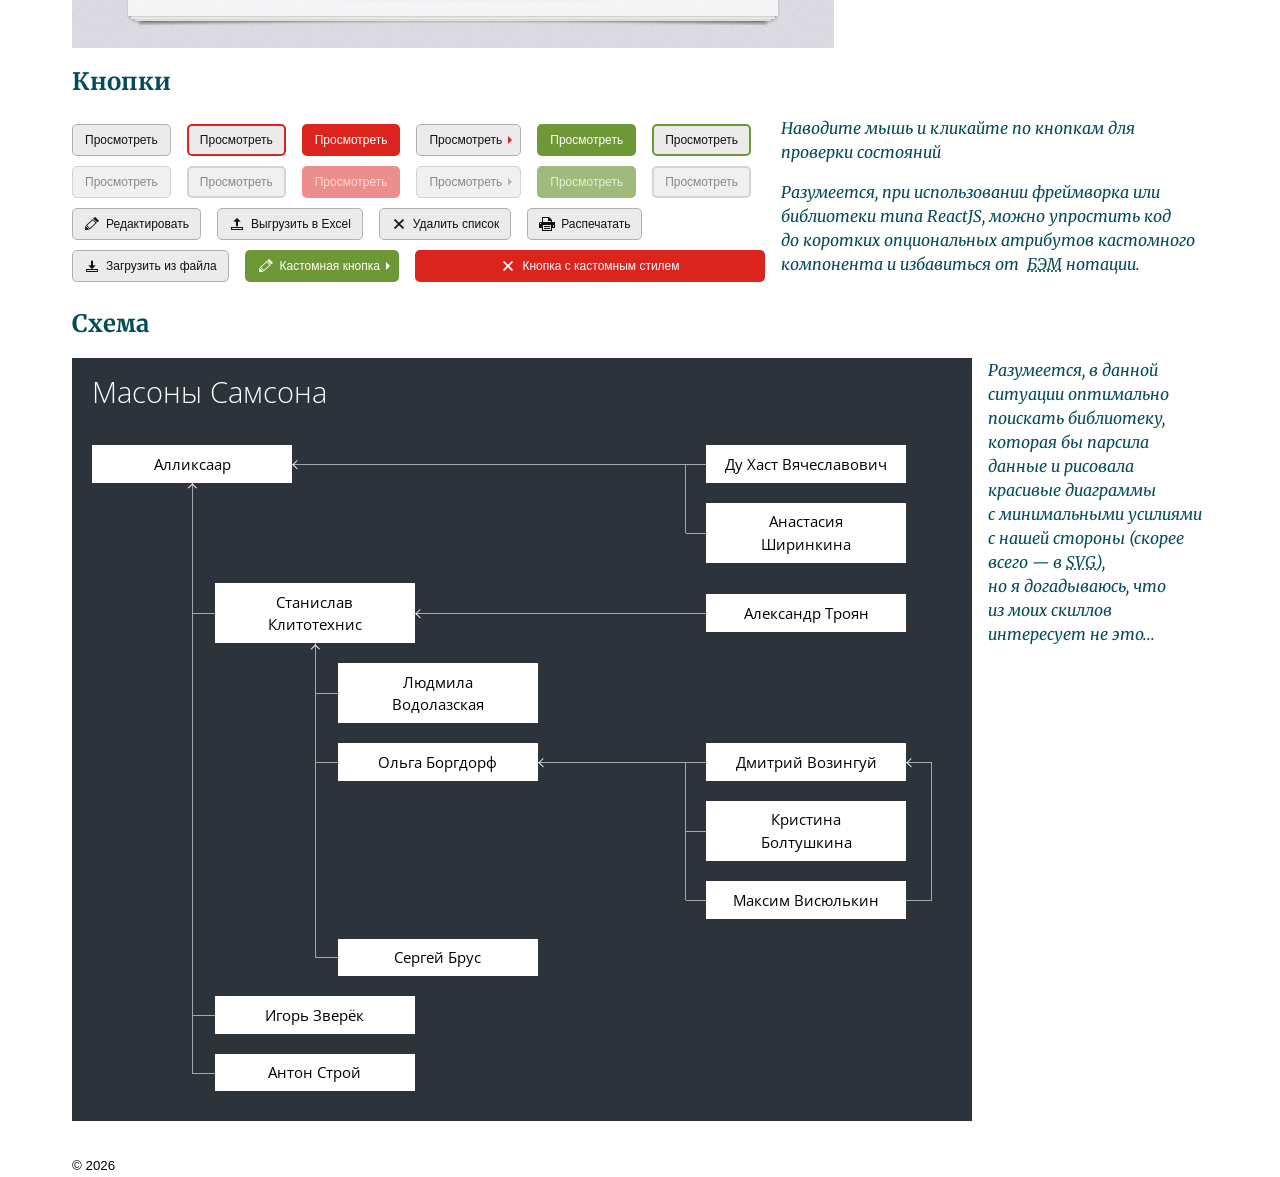
==== commit 3013a851: "Black page improved" ====
--- a/index.html
+++ b/index.html
@@ -48,6 +48,7 @@
           <li><a href="#form" class="nav__link">Форма</a></li>
           <li><a href="#buttons" class="nav__link">Кнопки</a></li>
           <li><a href="#scheme" class="nav__link">Схема</a></li>
+          <li><a href="./black-page/index.html" class="nav__link" target="_blank">Черная страница</a></li>
         </ul>
       </nav>
     </div>
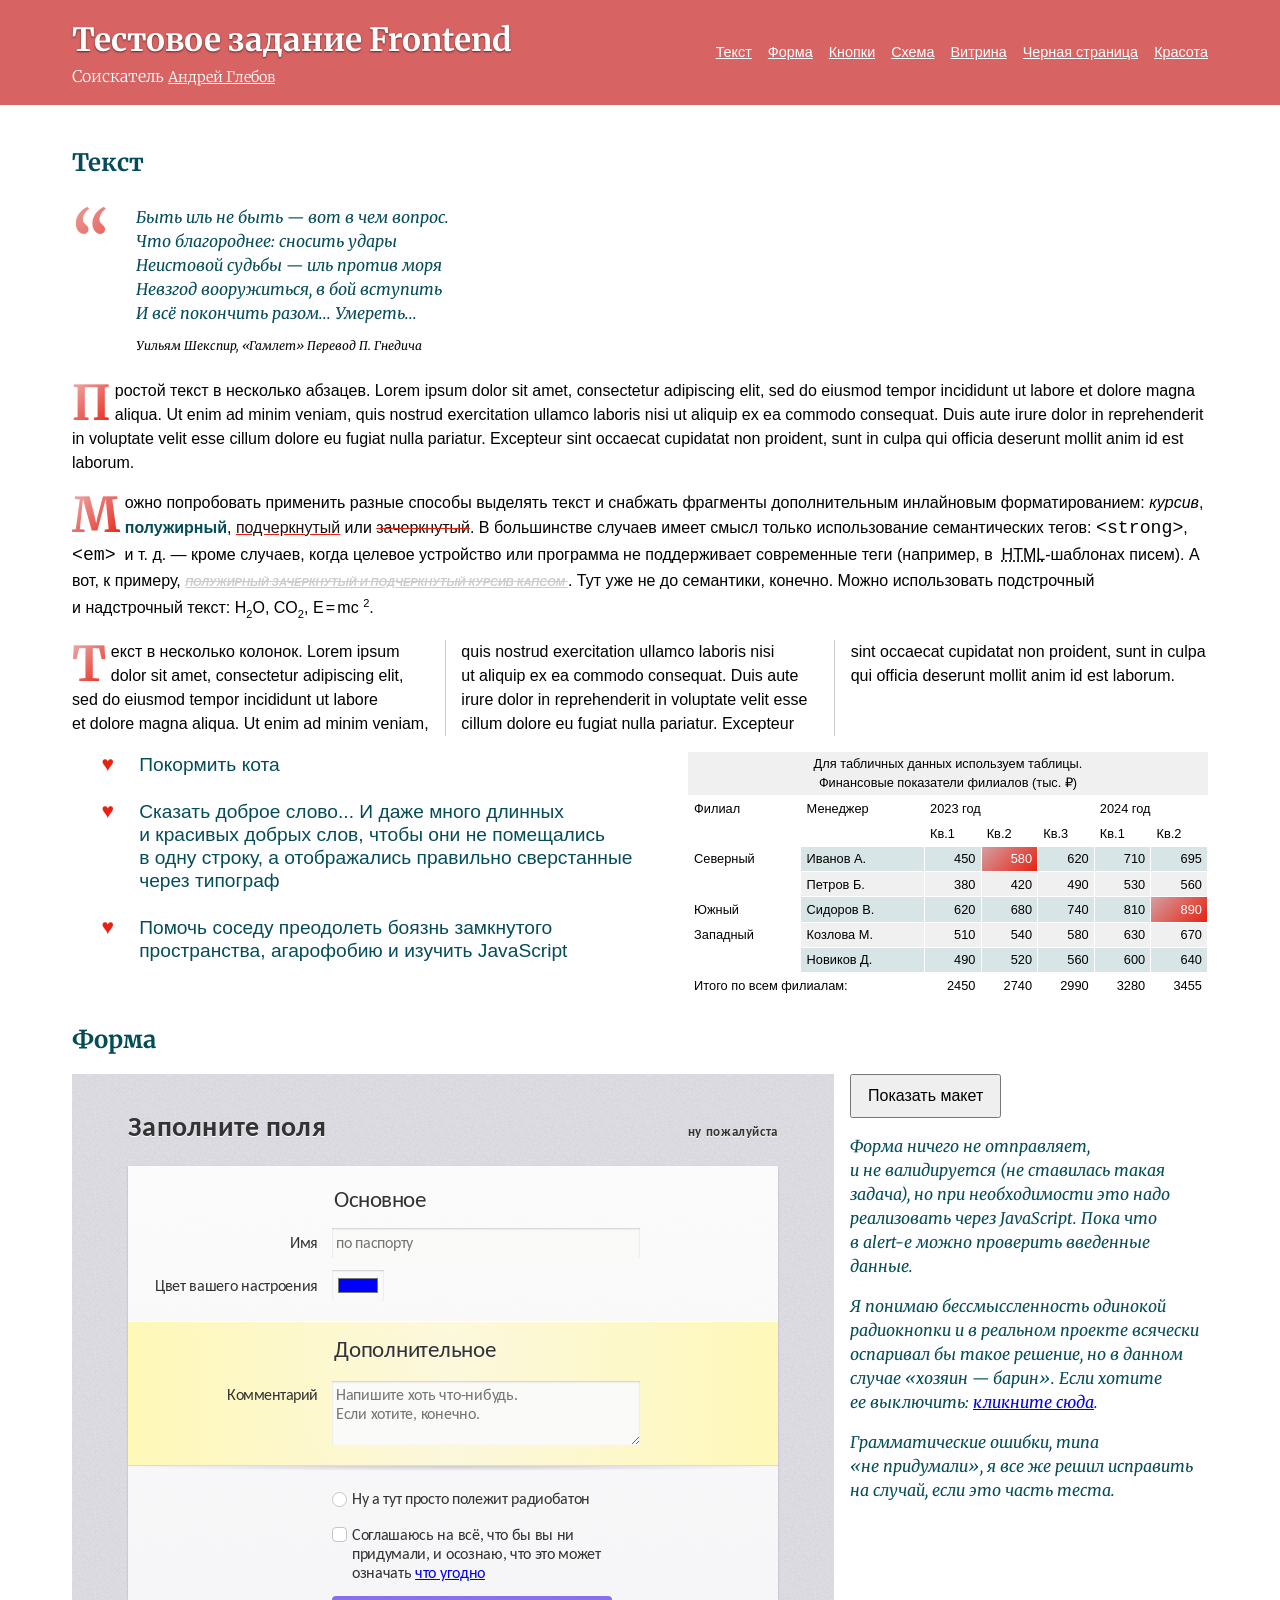
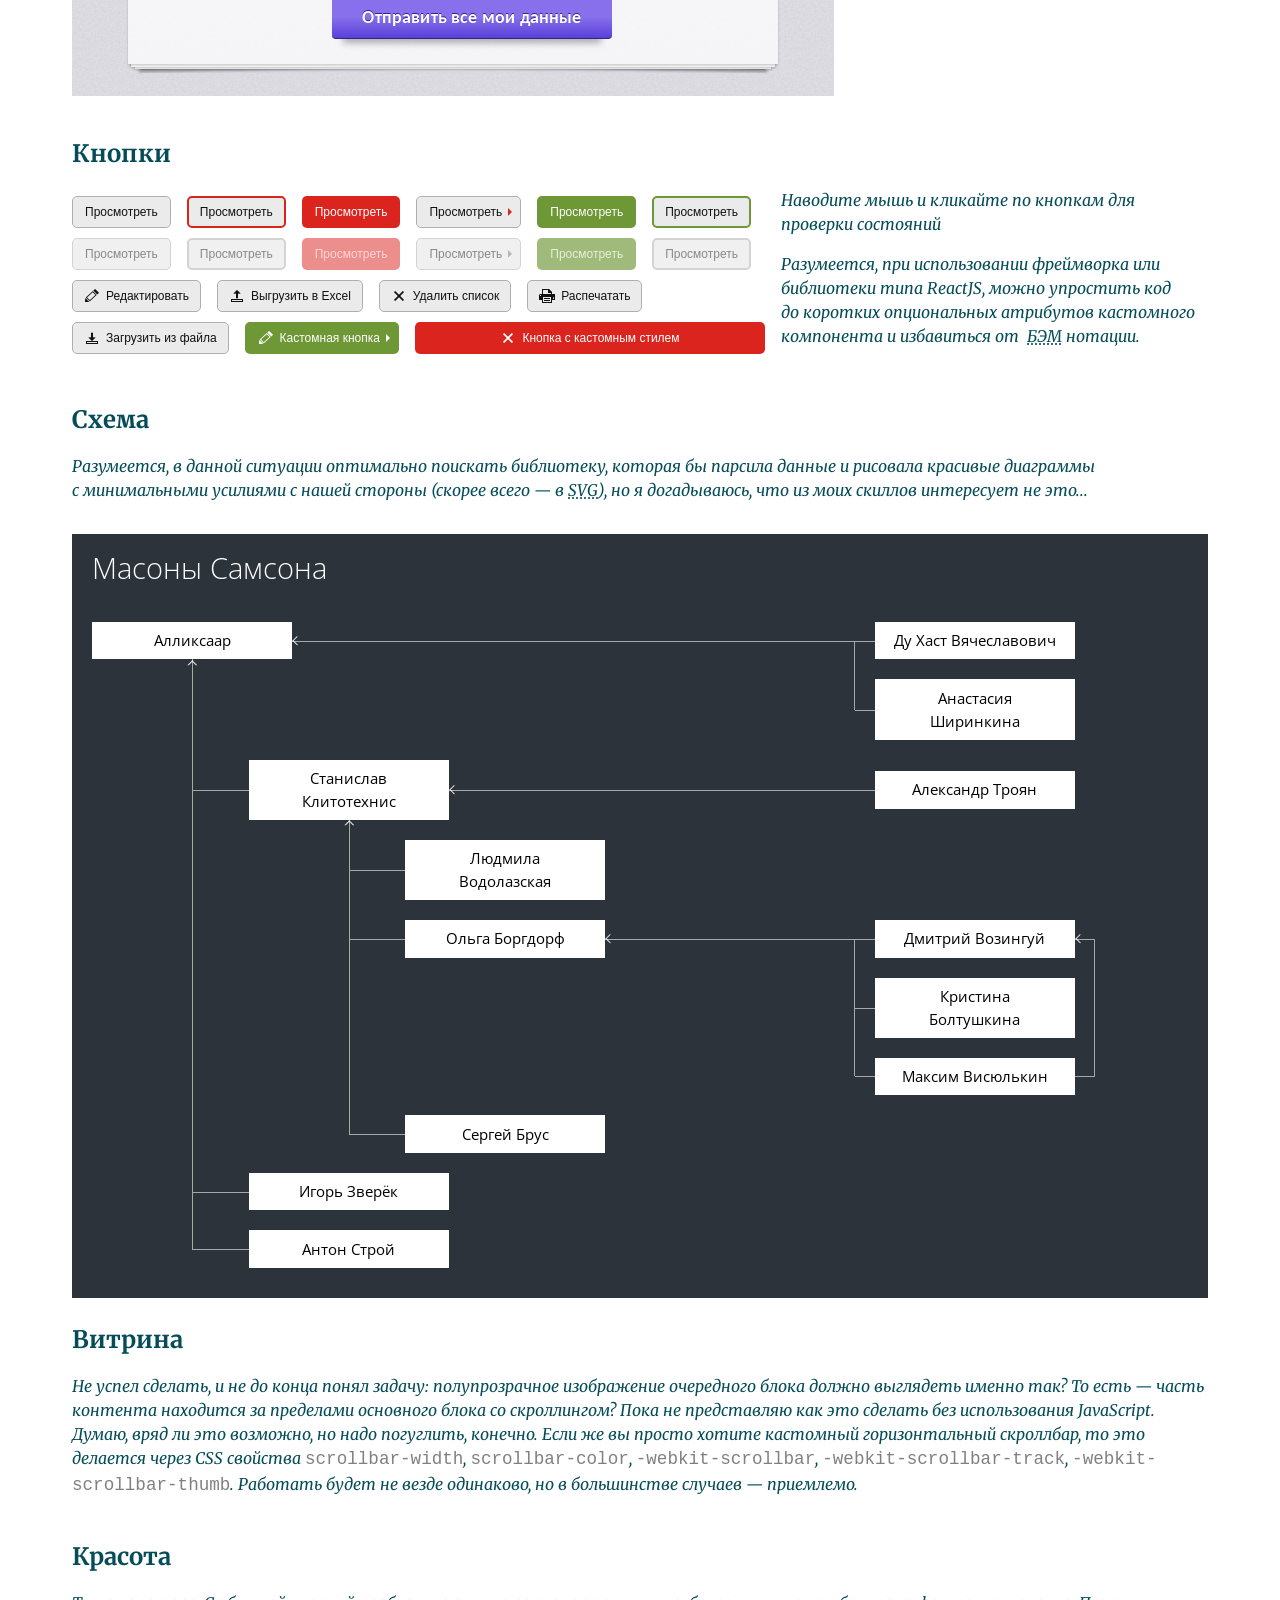
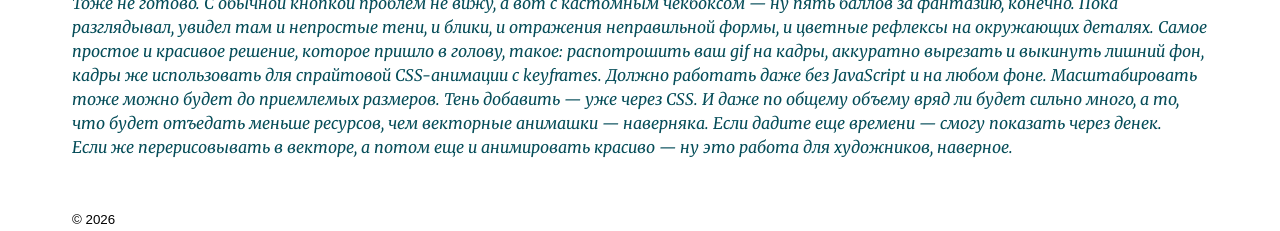
==== commit 65892e04: "Недоделки и исправления." ====
--- a/index.html
+++ b/index.html
@@ -6,9 +6,7 @@
   <meta name="viewport" content="width=device-width, initial-scale=1.0, viewport-fit=cover" />
   <meta name="description"
     content="Тестовое задание на должность Веб-технолог/Frontend-разработчик в компанию ОФИСМАГ" />
-  <meta name="theme-color" content="#ffffff" />
-
-  <!-- Preconnect для улучшения загрузки внешних ресурсов -->
+
   <link rel="preconnect" href="https://fonts.googleapis.com" />
   <link rel="preconnect" href="https://fonts.gstatic.com" crossorigin />
 
@@ -48,7 +46,9 @@
           <li><a href="#form" class="nav__link">Форма</a></li>
           <li><a href="#buttons" class="nav__link">Кнопки</a></li>
           <li><a href="#scheme" class="nav__link">Схема</a></li>
+          <li><a href="#showroom" class="nav__link">Витрина</a></li>
           <li><a href="./black-page/index.html" class="nav__link" target="_blank">Черная страница</a></li>
+          <li><a href="#beauty" class="nav__link">Красота</a></li>
         </ul>
       </nav>
     </div>
@@ -414,19 +414,19 @@
                 <div class="scheme__item scheme__item--lvl3 scheme__item--arrow-r">Ольга Боргдорф</div>
               </div>
               <div class="div19 scheme--left-right scheme--down-r"> </div>
-              <div class="div20 scheme--down-r scheme--left-r">
+              <div class="div20 scheme--down-r-r scheme--left-r">
                 <div class="scheme__item scheme__item--lvl4 scheme__item--arrow-r">Дмитрий Возингуй</div>
               </div>
               <div class="div21 scheme--up-down"> </div>
               <div class="div22 scheme--up-down"> </div>
               <div class="div23 scheme--right-r scheme--up-down-r"> </div>
-              <div class="div24 scheme--up-down-r">
+              <div class="div24 scheme--up-down-r-r">
                 <div class="scheme__item scheme__item--lvl4">Кристина Болтушкина</div>
               </div>
               <div class="div25 scheme--up-down"> </div>
               <div class="div26 scheme--up-down"> </div>
               <div class="div27 scheme--right-r scheme--up-r"> </div>
-              <div class="div28 scheme--up-r scheme--left-r">
+              <div class="div28 scheme--up-r-r scheme--left-r">
                 <div class="scheme__item scheme__item--lvl4">Максим Висюлькин</div>
               </div>
               <div class="div29 scheme--up-down"> </div>
@@ -454,6 +454,61 @@
               всего&nbsp;&mdash; в&nbsp;<abbr title="Scalable Vector Graphics">SVG</abbr>), но&nbsp;я&nbsp;догадываюсь,
               что из&nbsp;моих скиллов интересует
               не&nbsp;это...
+            </p>
+          </div>
+        </div>
+      </div>
+    </section>
+
+    <section id="showroom">
+      <div class="container">
+        <h2>Витрина</h2>
+        <div class="with_comment">
+          <div class="comments">
+            <p class="comments__comment">
+              Не&nbsp;успел сделать, и&nbsp;не&nbsp;до&nbsp;конца понял задачу: полупрозрачное изображение очередного
+              блока должно выглядеть именно так? То&nbsp;есть&nbsp;&mdash; часть контента находится за&nbsp;пределами
+              основного блока
+              со&nbsp;скроллингом? Пока не представляю как это сделать без использования JavaScript. Думаю, вряд&nbsp;ли
+              это возможно, но&nbsp;надо
+              погуглить, конечно. Если&nbsp;же вы&nbsp;просто хотите кастомный горизонтальный скроллбар, то&nbsp;это
+              делается через
+              CSS свойства <code>scrollbar-width</code>, <code>scrollbar-color</code>, <code>-webkit-scrollbar</code>,
+              <code>-webkit-scrollbar-track</code>, <code>-webkit-scrollbar-thumb</code>. Работать будет не&nbsp;везде
+              одинаково, но&nbsp;в&nbsp;большинстве случаев&nbsp;&mdash; приемлемо.
+            </p>
+          </div>
+        </div>
+      </div>
+    </section>
+
+    <section id="beauty">
+      <div class="container">
+        <h2>Красота</h2>
+        <div class="with_comment">
+          <div class="comments">
+            <p class="comments__comment">
+              Тоже не&nbsp;готово. С&nbsp;обычной кнопкой проблем не&nbsp;вижу, а&nbsp;вот с&nbsp;кастомным
+              чекбоксом&nbsp;&mdash; ну&nbsp;пять баллов за
+              фантазию, конечно. Пока разглядывал, увидел там и&nbsp;непростые тени, и&nbsp;блики, и&nbsp;отражения
+              неправильной
+              формы, и&nbsp;цветные рефлексы на&nbsp;окружающих деталях. Самое простое и&nbsp;красивое решение, которое
+              пришло в
+              голову, такое: распотрошить ваш gif на&nbsp;кадры, аккуратно вырезать и&nbsp;выкинуть лишний фон,
+              кадры&nbsp;же
+              использовать для спрайтовой CSS-анимации с&nbsp;keyframes. Должно работать даже без JavaScript
+              и&nbsp;на&nbsp;любом
+              фоне.
+              Масштабировать тоже можно
+              будет до&nbsp;приемлемых размеров. Тень добавить&nbsp;&mdash; уже через CSS. И&nbsp;даже по&nbsp;общему
+              объему
+              вряд&nbsp;ли будет
+              сильно много, а&nbsp;то, что будет отъедать меньше ресурсов, чем векторные анимашки&nbsp;&mdash;
+              наверняка. Если дадите
+              еще времени&nbsp;&mdash; смогу показать через денек.
+              Если&nbsp;же перерисовывать в&nbsp;векторе, а&nbsp;потом еще и&nbsp;анимировать красиво&nbsp;&mdash;
+              ну&nbsp;это работа для художников,
+              наверное.
             </p>
           </div>
         </div>
--- a/style.css
+++ b/style.css
@@ -17,7 +17,7 @@
   );
   --even-bg: #f0f0f0;
   --odd-bg: #d8e5e7;
-  height: 100%;
+  min-height: 100%;
 }
 
 *,
@@ -39,6 +39,8 @@
   flex-direction: column;
   padding: 0;
   margin: 0;
+  scroll-behavior: smooth;
+  -webkit-scroll-behavior: smooth;
 }
 
 input,
@@ -68,6 +70,10 @@
   color: var(--text-secondary);
   font-family: var(--title-font);
   font-weight: 700;
+}
+
+h2 {
+  margin-top: 1em;
 }
 
 p,
@@ -140,7 +146,7 @@
 
 .nav__list {
   display: flex;
-  gap: 2rem;
+  gap: 1rem;
   list-style: none;
 }
 
@@ -148,6 +154,8 @@
   color: var(--text-primary);
   text-decoration: underline;
   transition: var(--transition);
+  font-size: 0.9em;
+  white-space: nowrap;
 }
 
 .nav__link:hover,
@@ -924,10 +932,16 @@
   --font: "Open Sans", Arial, Helvetica, sans-serif;
   --line-color: #a8a8a8;
   --arrow-color: #efefef;
-  min-width: 900px;
+  --name-block-width: 200px;
+  min-width: 860px;
   background-color: #2d333b;
   padding: 20px;
   margin-top: 1em;
+}
+
+#scheme .with_comment {
+  flex-direction: column-reverse;
+  gap: 0;
 }
 
 .scheme__grid {
@@ -959,8 +973,8 @@
   font-size: 0.94em;
   padding: 0.5em 1.2em;
   text-align: center;
-  width: 200px;
-  min-width: 200px;
+  width: var(--name-block-width);
+  min-width: var(--name-block-width);
   position: relative;
   margin-block: 10px;
   z-index: 10;
@@ -993,10 +1007,14 @@
 .scheme--down::before,
 .scheme--down-r::after,
 .scheme--down-r::before,
+.scheme--down-r-r::after,
+.scheme--down-r-r::before,
 .scheme--up::after,
 .scheme--up::before,
 .scheme--up-r::after,
 .scheme--up-r::before,
+.scheme--up-r-r::after,
+.scheme--up-r-r::before,
 .scheme--right::after,
 .scheme--right::before,
 .scheme--right-r::after,
@@ -1008,14 +1026,17 @@
 .scheme--up-down::after,
 .scheme--up-down::before,
 .scheme--up-down-r::after,
-.scheme--up-down-r::before {
+.scheme--up-down-r::before,
+.scheme--up-down-r-r::after,
+.scheme--up-down-r-r::before {
   content: "";
   background-color: var(--line-color);
   position: absolute;
 }
 
 .scheme--down::before,
-.scheme--down-r::before {
+.scheme--down-r::before,
+.scheme--down-r-r::before {
   width: 1px;
   height: 50%;
   bottom: 0;
@@ -1023,7 +1044,8 @@
 }
 
 .scheme--up::before,
-.scheme--up-r::before {
+.scheme--up-r::before,
+.scheme--up-r-r::before {
   width: 1px;
   height: 50%;
   top: 0;
@@ -1031,14 +1053,26 @@
 }
 
 .scheme--down-r::before,
-.scheme--up-r::before {
+.scheme--down-r-r::before,
+.scheme--up-r::before,
+.scheme--up-r-r::before {
   bottom: 0;
   left: auto;
   right: 20px;
 }
 
+.scheme--down-r::before,
+.scheme--down-r-r::before,
+.scheme--up-r::before,
+.scheme--up-r-r::before {
+  bottom: 0;
+  left: auto;
+  right: 20px;
+}
+
 .scheme--up-down::before,
-.scheme--up-down-r::before {
+.scheme--up-down-r::before,
+.scheme--up-down-r-r::before {
   width: 1px;
   height: 100%;
   top: 0;
@@ -1048,6 +1082,14 @@
 .scheme--up-down-r::before {
   left: auto;
   right: 20px;
+}
+
+.scheme--up-down-r-r::before,
+.scheme--up-r-r::before,
+.scheme--down-r-r::before,
+.scheme--up-down-r-r::before {
+  left: auto;
+  right: calc(100% - var(--name-block-width) - 20px);
 }
 
 .scheme--right::after,
@@ -1067,8 +1109,10 @@
 
 .scheme--left-r::after {
   top: 50%;
+  /* left: auto;
+  right: 20px; */
   left: auto;
-  right: 20px;
+  right: calc(100% - var(--name-block-width) - 20px);
 }
 
 .scheme--left-right::after {
@@ -1194,3 +1238,37 @@
     grid-area: 10 / 4 / 11 / 8;
   }
 }
+
+#showroom code {
+  font-family: 'Courier New', Courier, monospace;
+  font-size: 1.1em;
+  font-style: normal;
+  color: gray;
+}
+
+@media (max-width: 992px) {
+  .with_comment {
+    flex-direction: column-reverse;
+    gap: 0;
+  }
+
+  .multi-column {
+    column-count: 2;
+  }
+
+  .lists {
+    flex-direction: column;
+  }
+
+  .lists__list, .lists__table {
+    max-width: 96%;
+  }
+
+  .header__content {
+    flex-direction: column;
+  }
+
+  section {
+    scroll-margin-top: 200px;
+  }
+}
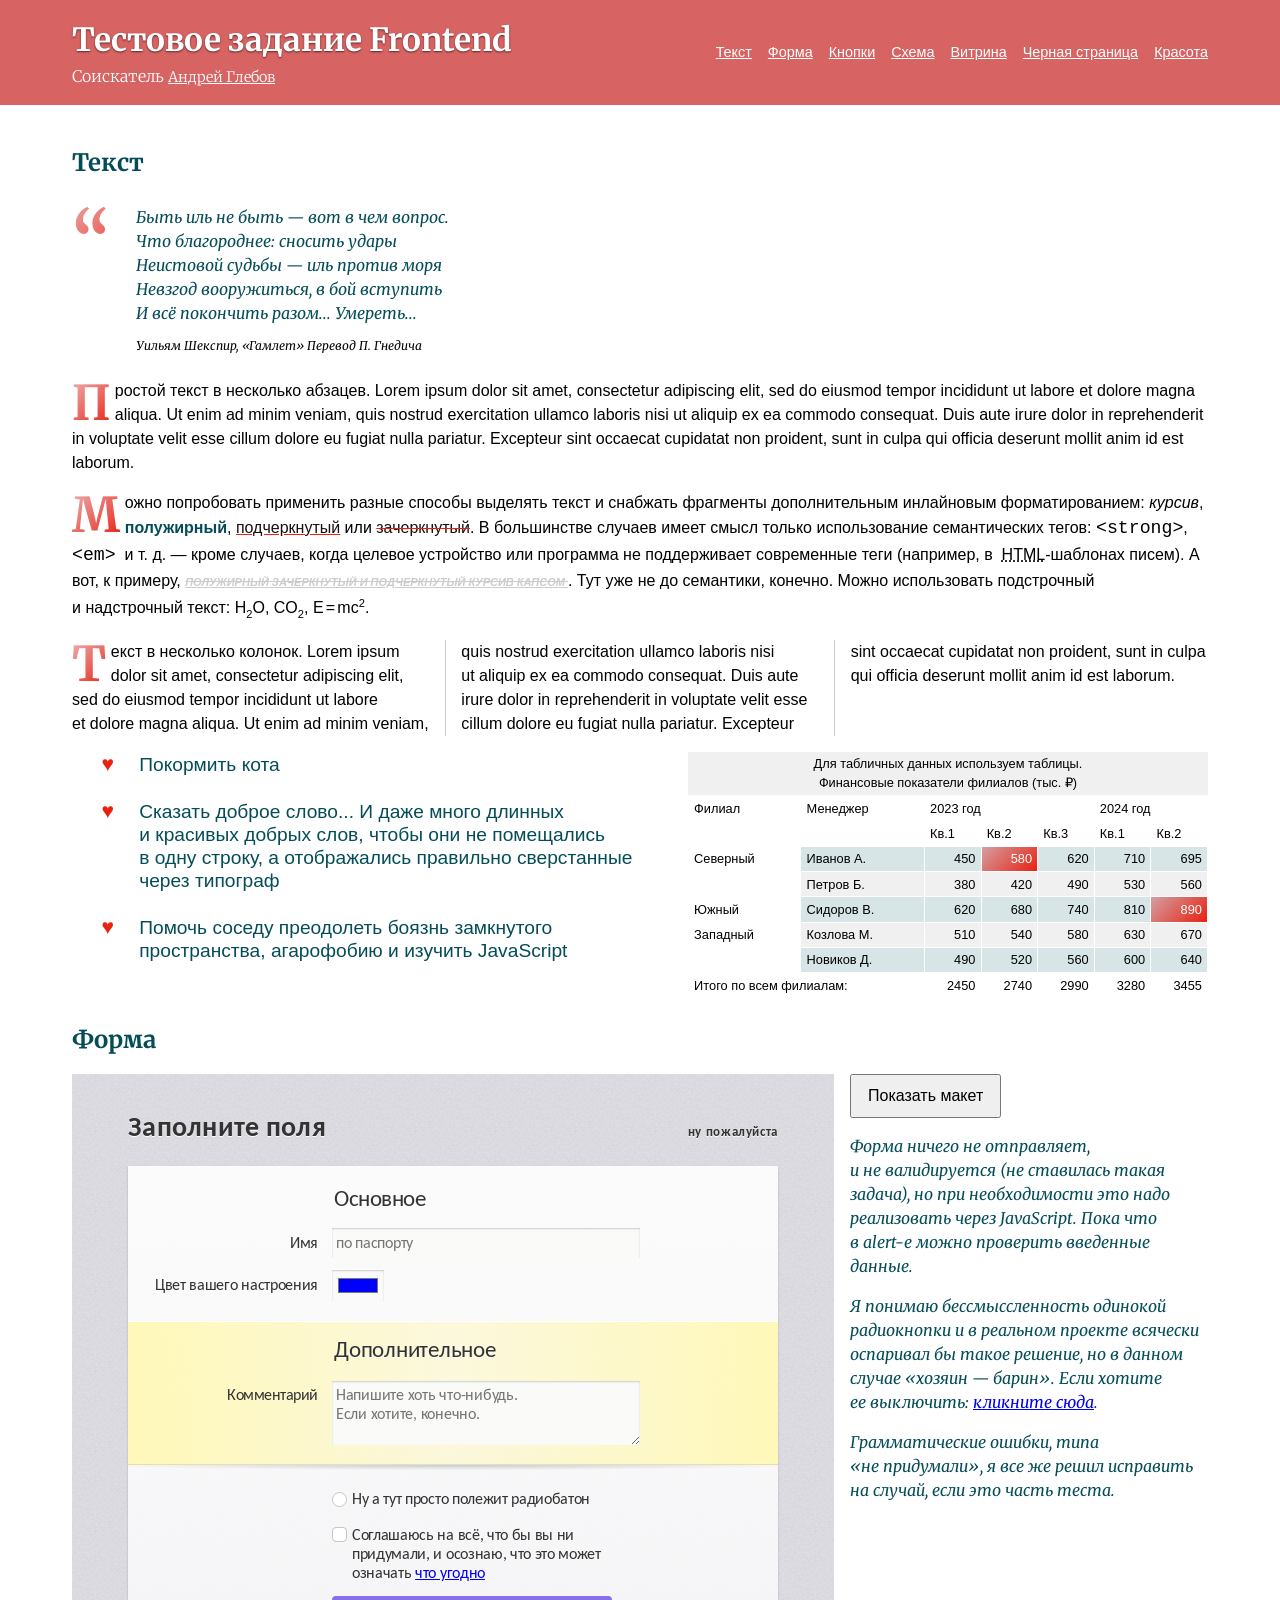
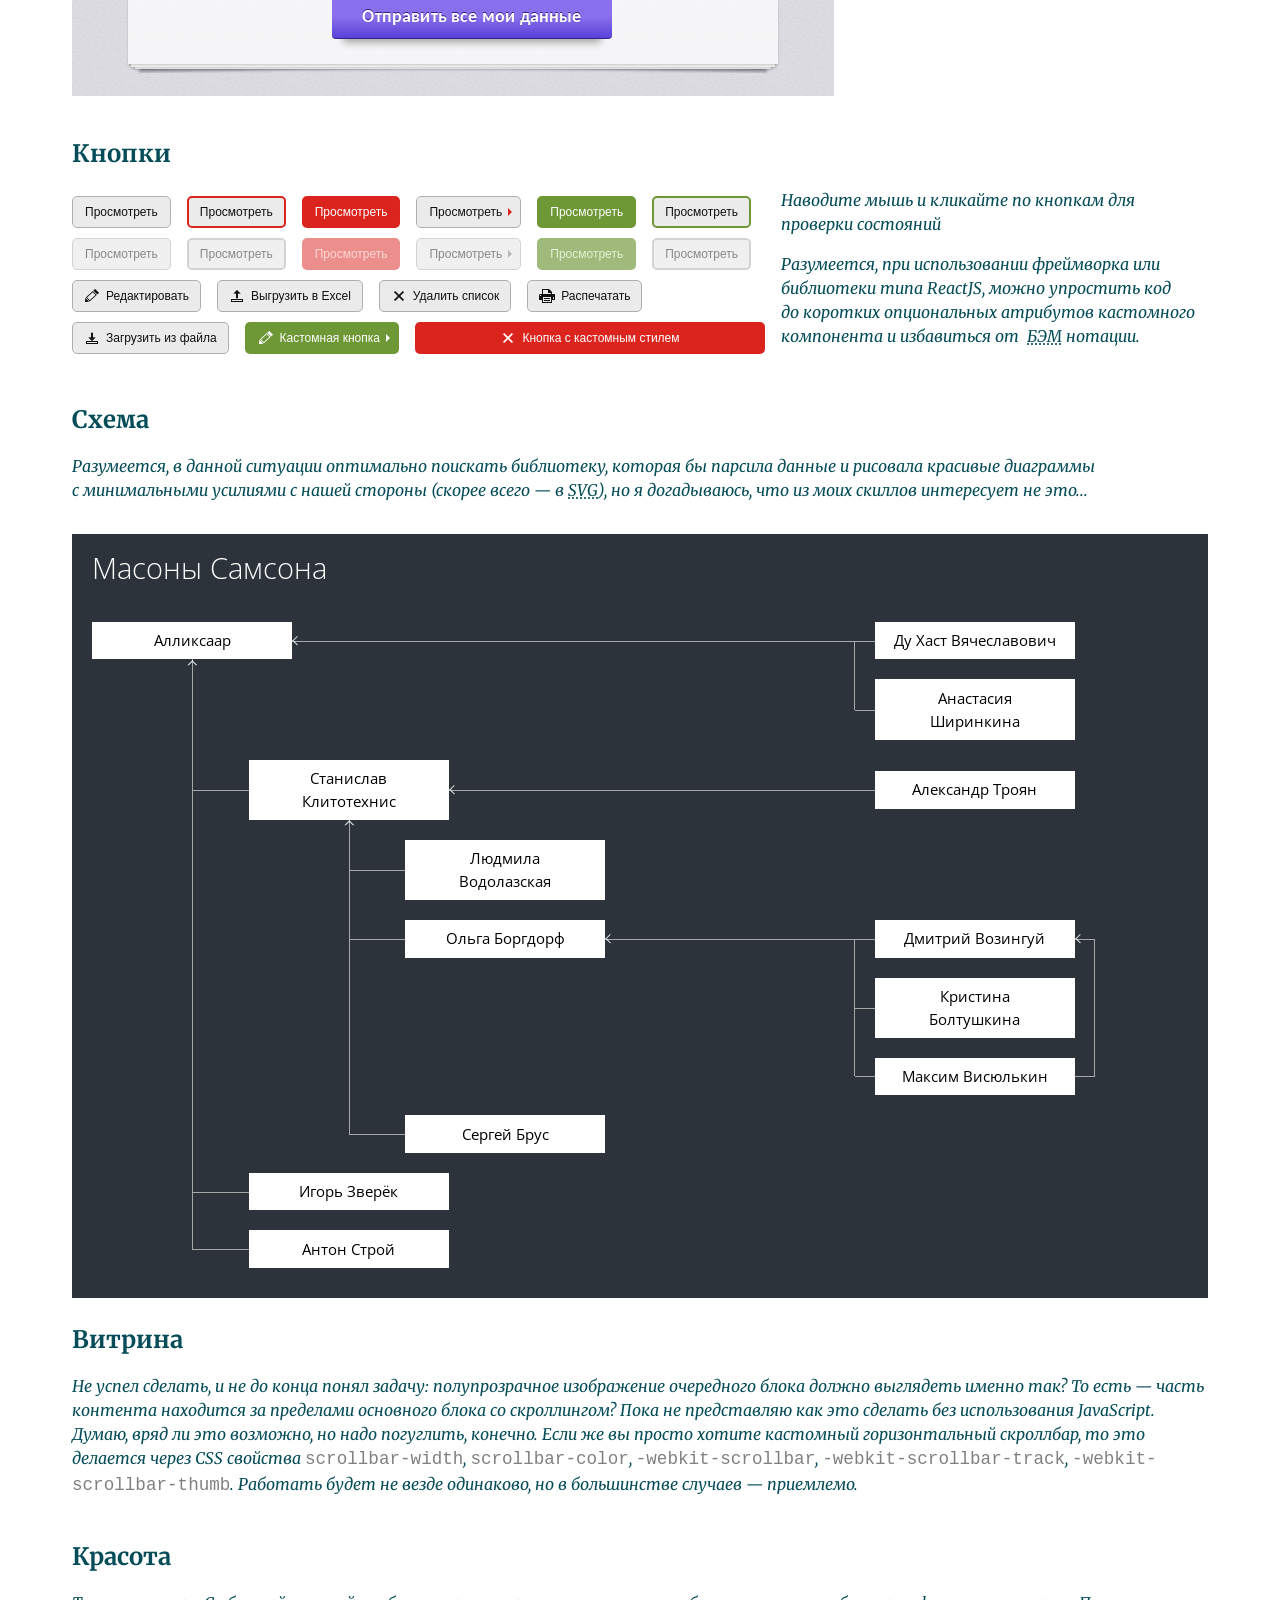
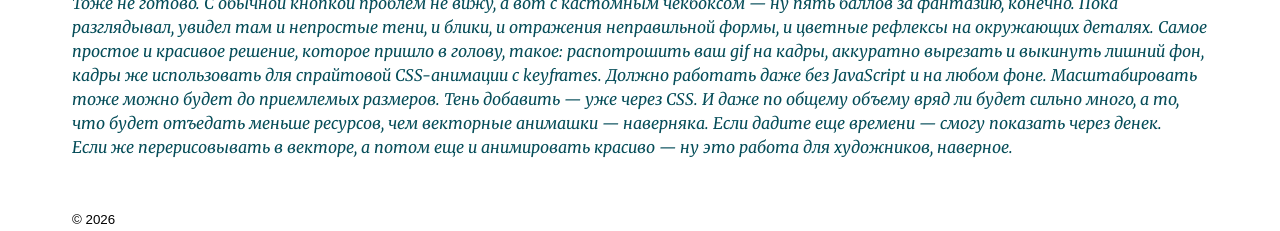
==== commit 2332f878: "Подправлен стиль формы и убран лишний пробел в тексте." ====
--- a/index.html
+++ b/index.html
@@ -95,7 +95,7 @@
             полужирный зачеркнутый и&nbsp;подчеркнутый курсив капсом
           </span>. Тут уже не до семантики, конечно. Можно использовать подстрочный и&nbsp;надстрочный текст:
           H<sub><small>2</small></sub>O, CO<sub><small>2</small></sub>,
-          <span class="spin">E&#8239;=&#8239;mc <sup><small>2</small></sup></span>.
+          <span class="spin">E&#8239;=&#8239;mc<sup><small>2</small></sup></span>.
         </p>
         <p class="dropcap multi-column">
           Текст в&nbsp;несколько колонок. Lorem ipsum dolor sit amet,
--- a/style.css
+++ b/style.css
@@ -433,7 +433,7 @@
     rgba(255, 255, 255, 0.9) 0,
     rgba(255, 255, 255, 0.72) 100%
   );
-  padding: 16px 16px 25px 16px;
+  padding: 15px 16px 25px 16px;
   min-width: 650px;
   box-shadow: 0px 1px 2px rgba(0, 0, 0, 0.2);
 }
@@ -450,7 +450,7 @@
   font-weight: 500;
   font-size: 1.45em;
   letter-spacing: -0.02em;
-  margin-bottom: 12px;
+  margin-bottom: 13px;
   text-shadow: 0 1px 0 white;
 }
 
@@ -462,7 +462,7 @@
     rgba(255, 248, 185, 1) 100%
   );
   margin-inline: -16px;
-  margin-block: 8px 20px;
+  margin-block: 9px 21px;
   padding: 10px 16px 9px;
   border-top: white 1px solid;
 }
@@ -481,7 +481,7 @@
 .form__field--center {
   display: flex;
   align-items: baseline;
-  margin-bottom: 12px;
+  margin-bottom: 11px;
 }
 
 .form__field--center {
@@ -511,6 +511,7 @@
   padding: 4px 4px;
   height: 31px;
   width: 52px;
+  margin-top: 1px;
 }
 
 textarea.form__field__input--txt {
@@ -621,7 +622,7 @@
   cursor: pointer;
   transition: all 0.1s;
   padding-top: 0;
-  padding-bottom: 0;
+  padding-bottom: 1px;
 }
 
 .form__section--submit:hover {
@@ -632,7 +633,7 @@
     #7e68ff 100%
   );
   padding-top: 0;
-  padding-bottom: 2px;
+  padding-bottom: 3px;
 }
 
 .form__section--submit:active {
@@ -642,8 +643,8 @@
     #634dbb 50%,
     #38279c 100%
   );
-  padding-top: 2px;
-  padding-bottom: 0;
+  padding-top: 0;
+  padding-bottom: 1px;
 }
 
 .form__section--shadow {
